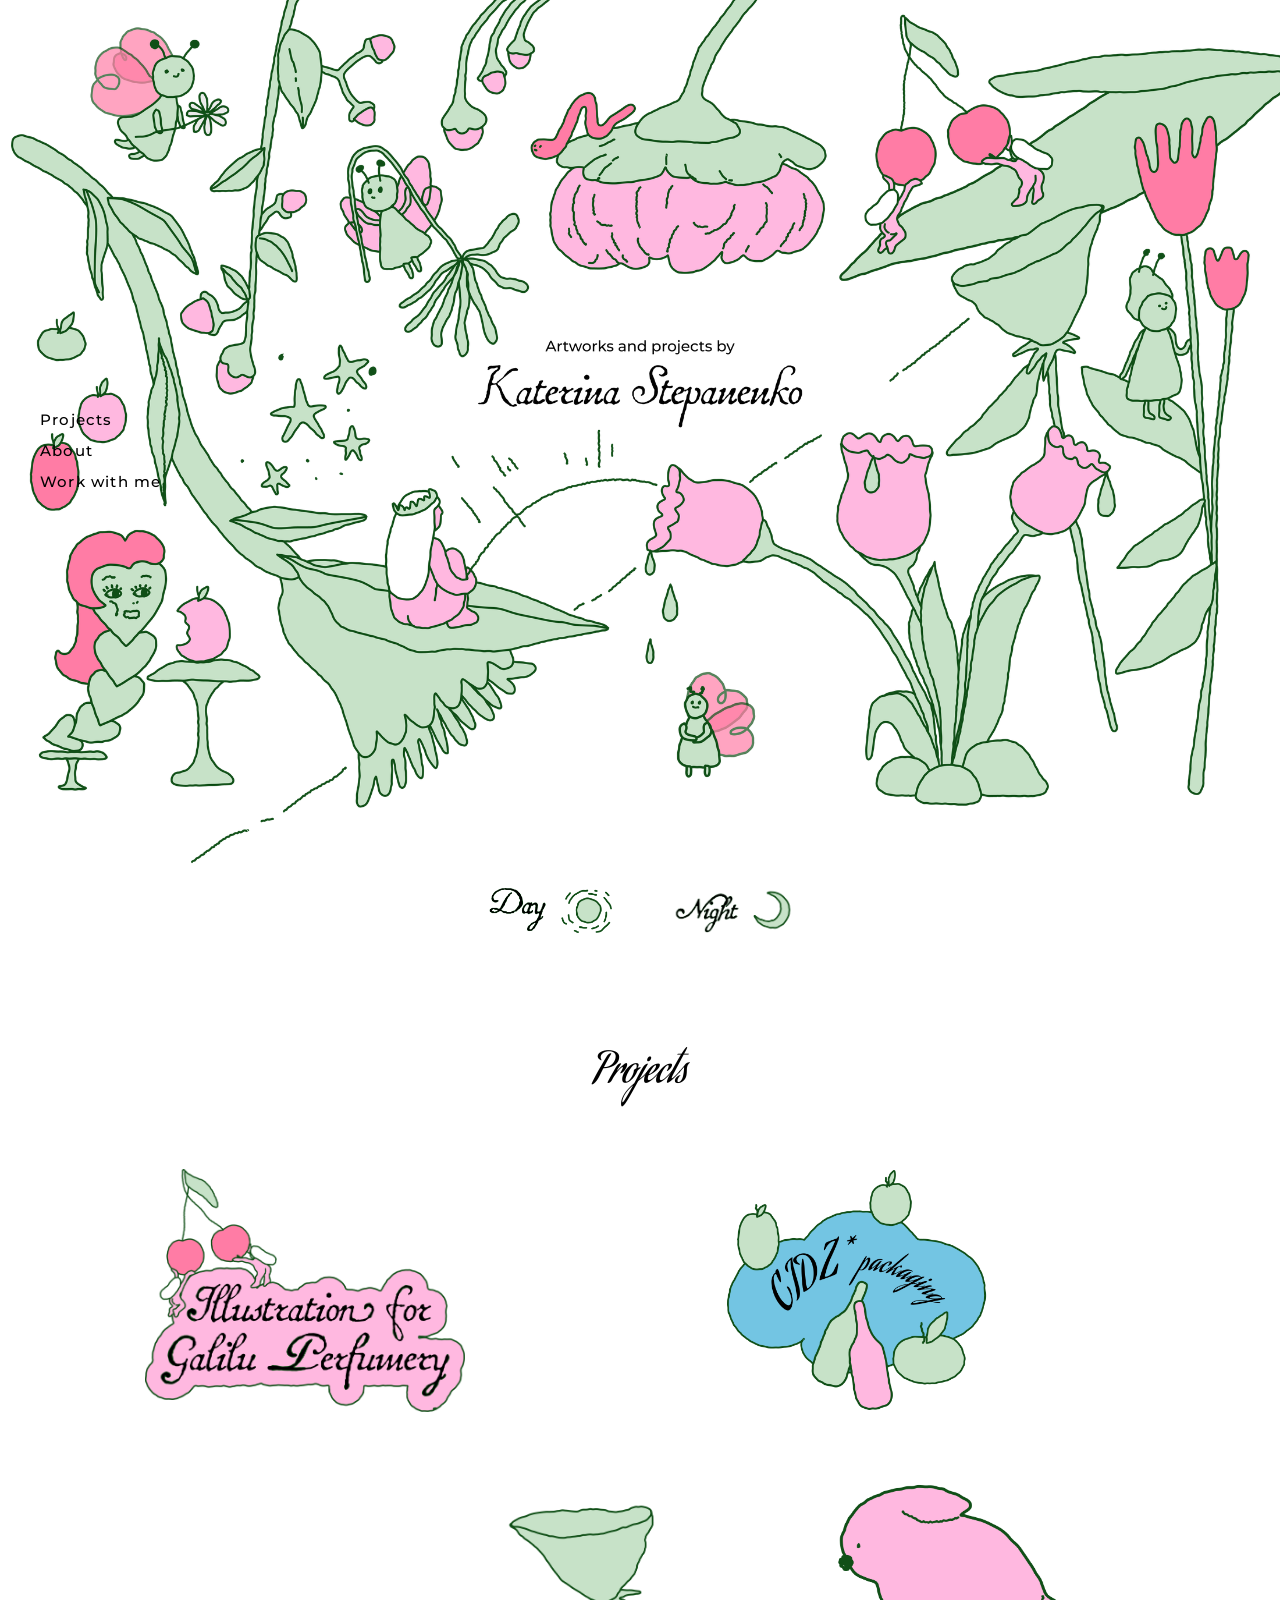
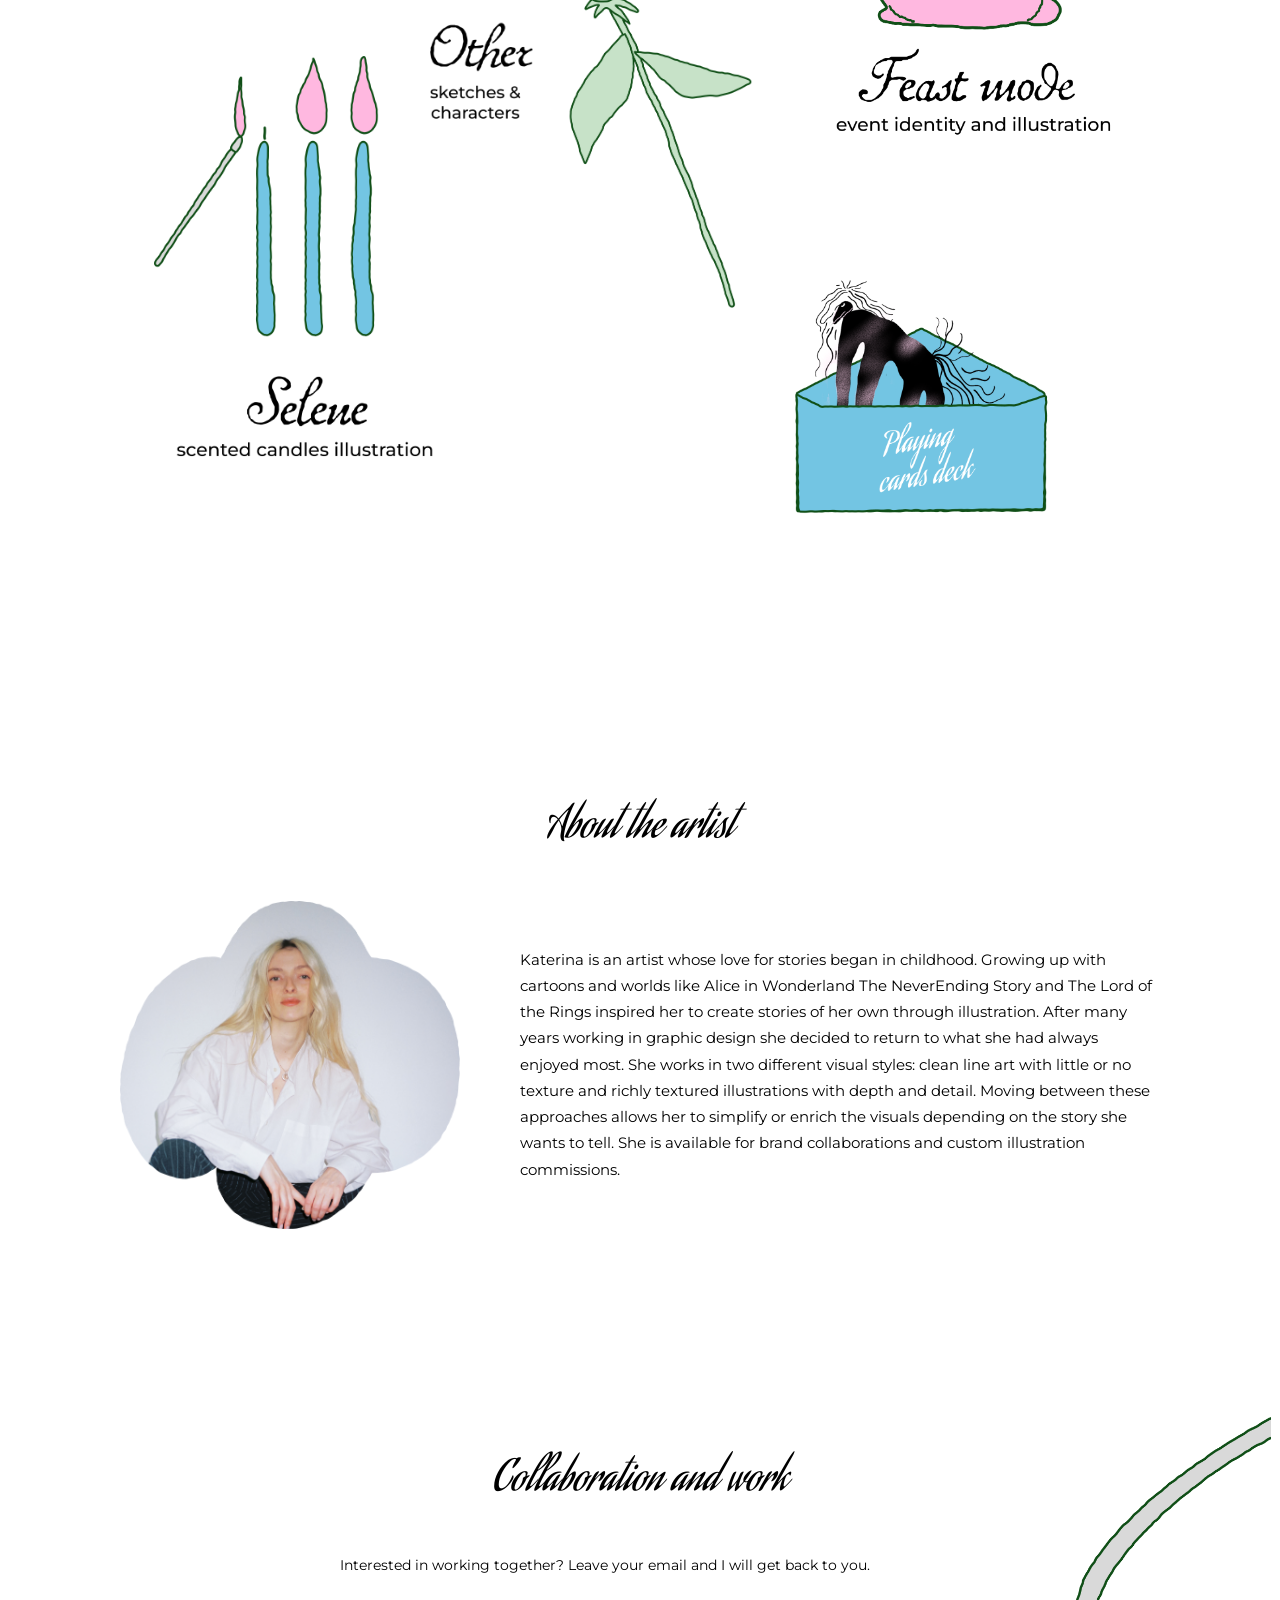
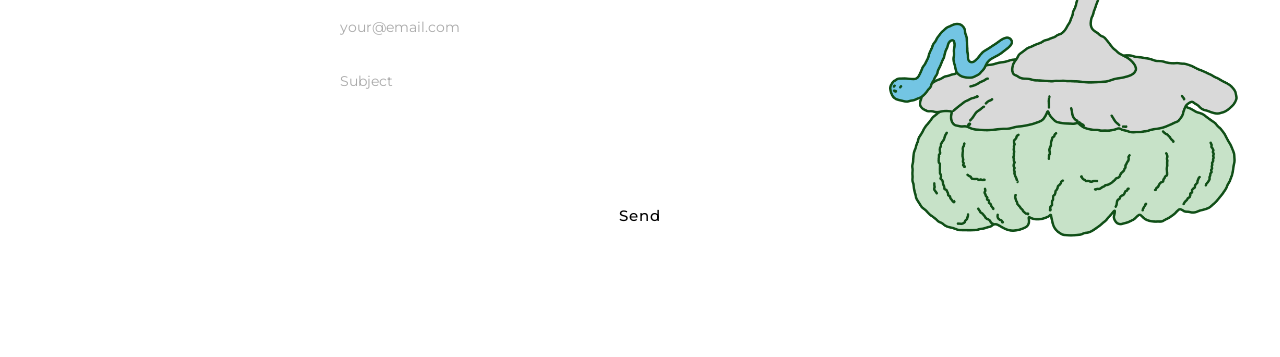
==== index.html @ 74cf6a44 "Convert opaque gallery images from PNG to JPEG These 27 images had no real transparency (fully opaqu" ====
<!DOCTYPE html>
<html lang="en">
<head>
  <meta charset="UTF-8">
  <meta name="viewport" content="width=device-width, initial-scale=1.0">
  <title>Katerina Stepanenko — Artworks & Projects</title>
  <link rel="preconnect" href="https://fonts.googleapis.com">
  <link rel="preconnect" href="https://fonts.gstatic.com" crossorigin>
  <link href="https://fonts.googleapis.com/css2?family=Montserrat:wght@400;500&family=Aguafina+Script&display=swap" rel="stylesheet">
  <link rel="stylesheet" href="styles.css">
</head>
<body>

  <img id="cursor-cover" src="" alt="" style="display:none; position:fixed; pointer-events:none; z-index:9998; width:220px; height:auto;">

  <div class="lightbox" id="lightbox" style="display:none;">
    <button class="lightbox__close" id="lightboxClose">&#x2715;</button>
    <button class="lightbox__arrow lightbox__arrow--prev" id="lightboxPrev">&#8592;</button>
    <img class="lightbox__img" id="lightboxImg" src="" alt="">
    <button class="lightbox__arrow lightbox__arrow--next" id="lightboxNext">&#8594;</button>
  </div>

  <header class="site-header">
    <img id="headerImg" src="img/header_image.png" alt="" class="site-header__image" width="4958" height="3376">
  </header>

  <div class="daynight-toggle" style="display:flex; flex-direction:row; justify-content:center; align-items:center; gap:40px; padding:16px 0 8px;">
    <img src="img/Day_button_day.png" id="btnDay" alt="Day" class="daynight-btn" style="height:45px; width:auto; cursor:pointer; display:inline-block;">
    <img src="img/Night_button_day.png" id="btnNight" alt="Night" class="daynight-btn" style="height:45px; width:auto; cursor:pointer; display:inline-block;">
  </div>

  <nav class="site-nav">
    <a href="#projects" class="site-nav__link">Projects</a>
    <a href="#about" class="site-nav__link">About</a>
    <a href="#work" class="site-nav__link">Work with me</a>
  </nav>

  <section class="projects" id="projects">
    <h2 class="projects__title">Projects</h2>
    <div class="projects__grid">
      <a href="#" class="proj proj--1" data-cover="img/project01_Cover.png"><img id="proj1img" src="img/project1.png" width="1395" height="1056" alt=""></a>
      <a href="#" class="proj proj--2" data-cover="img/project02_Cover.png"><img id="proj2img" src="img/project2.png" width="950" height="864" alt=""></a>
      <a href="#" class="proj proj--3" data-cover="img/project03_Cover.png"><img id="proj3img" src="img/project3.png" width="923" height="1334" alt=""></a>
      <a href="#" class="proj proj--4" data-cover="img/project04_Cover.jpg"><img id="proj4img" src="img/project4.png" width="1527" height="1733" alt=""></a>
      <a href="#" class="proj proj--5" data-cover="img/project05_Cover.jpg"><img id="proj5img" src="img/project5.png" width="908" height="857" alt=""></a>
      <a href="#" class="proj proj--6" data-cover="img/project06_Cover.png"><img id="proj6img" src="img/project6.png" width="932" height="938" alt=""></a>
    </div>
  </section>

  <section class="about" id="about">
    <h2 class="about__title">About the artist</h2>
    <div class="about__inner">
      <div class="about__image-wrap">
        <img src="img/about_me.png" alt="" class="about__image">
      </div>
      <p class="about__text">Katerina is an artist whose love for stories began in childhood. Growing up with cartoons and worlds like Alice in Wonderland The NeverEnding Story and The Lord of the Rings inspired her to create stories of her own through illustration. After many years working in graphic design she decided to return to what she had always enjoyed most. She works in two different visual styles: clean line art with little or no texture and richly textured illustrations with depth and detail. Moving between these approaches allows her to simplify or enrich the visuals depending on the story she wants to tell. She is available for brand collaborations and custom illustration commissions.</p>
    </div>
  </section>

  <section class="collab" id="work">
    <h2 class="collab__title">Collaboration and work</h2>
    <div class="collab__inner">
      <div class="collab__form-side">
        <p class="collab__text">Interested in working together? Leave your email and I will get back to you.</p>
        <form class="collab__form" onsubmit="return false;">
          <div class="collab__row">
            <input class="collab__input" type="email" placeholder="your@email.com">
          </div>
          <div class="collab__row">
            <textarea class="collab__input collab__textarea" placeholder="Subject" rows="4"></textarea>
          </div>
          <button class="collab__btn" type="submit">Send</button>
        </form>
      </div>
      <div class="collab__img-side">
        <img id="emailImg" src="img/email_image.png" alt="">
      </div>
    </div>
  </section>

  <script>
    var galleries = {
      "proj--1": ["img/galilu12.jpg","img/galilu1.jpg","img/galilu2.jpg","img/galilu3.jpg","img/galilu4.jpg","img/galilu5.jpg","img/galilu6.jpg","img/galilu7.jpg","img/galilu8.jpg","img/galilu9.jpg","img/galilu10.jpg","img/galilu11.jpg","img/galilu13.jpg"],
      "proj--2": ["img/Cider0.jpg","img/Cider01.JPG","img/Cider02.JPG","img/Cider03.JPG","img/Cider04.png"],
      "proj--3": ["img/Selene01.jpg","img/Selene02.jpg.jpg","img/Selene03.jpg","img/Selene04.png","img/Selene05.png","img/Selene06.png","img/Selene07.jpg"],
      "proj--4": ["img/project04_Cover.jpg","img/project05_Cover.jpg","img/project04_03.png","img/project04_4.png","img/project04_5.png","img/project04_3.png","img/project04_6.jpg"],
      "proj--5": ["img/project05_Cover.jpg","img/project05_Cover_01.jpg"],
      "proj--6": ["img/1_cards_0.png","img/1_cards_2.jpg","img/1_cards_3.jpg","img/1_cards_4.jpg","img/1_cards_5.jpg","img/1_cards_6.jpg","img/1_cards_8.png","img/1_cards_9.png","img/1_cards_10.png","img/1_cards_11.png","img/1_cards_12.png","img/1_cards_13.jpg"]
    };

    var lightbox   = document.getElementById("lightbox");
    var lbImg      = document.getElementById("lightboxImg");
    var lbClose    = document.getElementById("lightboxClose");
    var lbPrev     = document.getElementById("lightboxPrev");
    var lbNext     = document.getElementById("lightboxNext");
    var curImages  = [], curIdx = 0;

    function openLightbox(images, idx, cls) {
      curImages = images; curIdx = idx;
      lbImg.src = curImages[curIdx];
      lightbox.className = "lightbox" + (cls==="proj--3"?" lightbox--blue":cls==="proj--4"?" lightbox--dark":cls==="proj--6"?" lightbox--pink":"");
      lightbox.style.display = "flex";
    }
    function closeLightbox() { lightbox.style.display = "none"; }
    function showImg(i) { curIdx=(i+curImages.length)%curImages.length; lbImg.src=curImages[curIdx]; }

    lbClose.onclick = closeLightbox;
    lbPrev.onclick  = function(){ showImg(curIdx-1); };
    lbNext.onclick  = function(){ showImg(curIdx+1); };
    lightbox.addEventListener("click", function(e){ if(e.target===lightbox) closeLightbox(); });
    document.addEventListener("keydown", function(e){
      if(lightbox.style.display!=="flex") return;
      if(e.key==="Escape") closeLightbox();
      if(e.key==="ArrowLeft") showImg(curIdx-1);
      if(e.key==="ArrowRight") showImg(curIdx+1);
    });

    Object.keys(galleries).forEach(function(cls){
      document.querySelector("."+cls).addEventListener("click", function(e){
        e.preventDefault();
        openLightbox(galleries[cls], 0, cls);
      });
    });

    var cover = document.getElementById("cursor-cover");
    document.addEventListener("mousemove", function(e){
      cover.style.left=(e.clientX+20)+"px";
      cover.style.top=(e.clientY-20)+"px";
    });
    document.querySelectorAll(".proj[data-cover]").forEach(function(proj){
      proj.addEventListener("mouseenter",function(){ cover.src=proj.dataset.cover; cover.style.display="block"; });
      proj.addEventListener("mouseleave",function(){ cover.style.display="none"; });
    });

    var isNight=false;
    ["img/header_image_night.png","img/project1_night.png","img/project2_night.png","img/project3_night.png","img/project4_night.png","img/project5_night.png","img/project6_night.png","img/email_image_night.png"].forEach(function(s){new Image().src=s;});

    document.getElementById("btnDay").onclick=function(){
      if(!isNight)return; isNight=false;
      document.body.style.background="#ffffff"; document.body.classList.remove("night-mode");
      document.getElementById("headerImg").src="img/header_image.png";
      document.getElementById("proj1img").src="img/project1.png";
      document.getElementById("proj2img").src="img/project2.png";
      document.getElementById("proj3img").src="img/project3.png";
      document.getElementById("proj4img").src="img/project4.png";
      document.getElementById("proj5img").src="img/project5.png";
      document.getElementById("proj6img").src="img/project6.png";
      document.getElementById("emailImg").src="img/email_image.png";
      document.getElementById("btnDay").src="img/Day_button_day.png";
      document.getElementById("btnNight").src="img/Night_button_day.png";
    };
    document.getElementById("btnNight").onclick=function(){
      if(isNight)return; isNight=true;
      document.body.style.background="#73C5E3"; document.body.classList.add("night-mode");
      document.getElementById("headerImg").src="img/header_image_night.png";
      document.getElementById("proj1img").src="img/project1_night.png";
      document.getElementById("proj2img").src="img/project2_night.png";
      document.getElementById("proj3img").src="img/project3_night.png";
      document.getElementById("proj4img").src="img/project4_night.png";
      document.getElementById("proj5img").src="img/project5_night.png";
      document.getElementById("proj6img").src="img/project6_night.png";
      document.getElementById("emailImg").src="img/email_image_night.png";
      document.getElementById("btnDay").src="img/Day_button_night.png";
      document.getElementById("btnNight").src="img/Night_button_night.png";
    };
  </script>
</body>
</html>
---- styles.css ----
@font-face {
  font-family: 'Financiere';
  src: url('fonts/1741 Financiere W00 Italic/1741 Financiere W00 Italic.ttf') format('truetype');
  font-weight: 400; font-style: italic; font-display: swap;
}
*, *::before, *::after { margin:0; padding:0; box-sizing:border-box; }
html { overflow-x:hidden; }
body { background:#ffffff; color:#000000; overflow-x:hidden; -webkit-font-smoothing:antialiased; }
img { display:block; max-width:100%; }

/* HEADER */
.site-header { position:relative; width:100%; }
.site-header__image { width:100%; height:auto; display:block; }

/* NAV */
.site-nav { position:fixed; left:40px; top:50%; transform:translateY(-50%); display:flex; flex-direction:column; gap:12px; z-index:100; }
.site-nav__link { font-family:'Montserrat',sans-serif; font-weight:500; font-size:15px; letter-spacing:0.08em; color:#000; text-decoration:none; }
.site-nav__link:hover { opacity:0.6; }

/* PROJECTS */
.projects { padding:100px 0 100px; }
.projects__title { font-family:'Aguafina Script',cursive; font-style:normal; font-size:42px; font-weight:400; color:#000; margin-bottom:40px; text-align:center; }
.projects__grid { position:relative; max-width:1100px; height:1050px; margin:0 auto; }
.proj { position:absolute; display:block; cursor:pointer; text-decoration:none; overflow:hidden; }
.proj img { width:100%; height:100%; object-fit:contain; display:block; }
.proj--1 { left:5%;   top:0;     width:320px; height:290px; }
.proj--2 { right:18%; top:20px;  width:265px; height:250px; }
.proj--3 { left:4%;   top:510px; width:320px; height:405px; }
.proj--4 { left:50%;  top:310px; transform:translateX(-50%); width:420px; height:480px; }
.proj--5 { right:6%;  top:330px; width:300px; height:260px; }
.proj--6 { right:10%; top:720px; width:320px; height:310px; }

/* LIGHTBOX */
.lightbox { position:fixed; top:0; left:0; width:100%; height:100%; z-index:99999; display:flex; align-items:center; justify-content:center; background:rgba(255,255,255,0.3); backdrop-filter:blur(9px); -webkit-backdrop-filter:blur(9px); }
.lightbox--blue { background:rgba(115,197,227,0.5); }
.lightbox--dark { background:rgba(35,46,69,0.55); }
.lightbox--pink { background:rgba(255,0,149,0.35); }
.lightbox__close { position:fixed; top:22px; right:28px; background:none; border:none; cursor:pointer; font-size:26px; font-weight:200; color:#000; z-index:100000; line-height:1; }
.lightbox__close:hover { opacity:0.5; }
.lightbox--dark .lightbox__close { color:#fff; }
.lightbox__arrow { background:none; border:none; cursor:pointer; font-size:30px; font-weight:200; color:#000; padding:0 28px; line-height:1; user-select:none; flex-shrink:0; }
.lightbox__arrow:hover { opacity:0.5; }
.lightbox--dark .lightbox__arrow { color:#fff; }
.lightbox__img { max-width:75vw; max-height:85vh; object-fit:contain; display:block; }

/* ABOUT */
.about { padding:100px 120px 120px; }
.about__title { font-family:'Aguafina Script',cursive; font-style:normal; font-size:42px; font-weight:400; color:#000; margin-bottom:40px; text-align:center; }
.about__inner { display:flex; flex-direction:row; align-items:center; gap:60px; max-width:1100px; margin:0 auto; }
.about__image-wrap { width:340px; flex-shrink:0; }
.about__image { width:100%; height:auto; display:block; }
.about__text { flex:1; font-family:'Montserrat',sans-serif; font-size:15px; font-weight:400; line-height:1.75; color:#000; }

/* COLLAB */
.collab { position:relative; padding:100px 120px 120px; display:flex; flex-direction:column; align-items:center; }
.collab__img-side { position:absolute; right:-20px; bottom:120px; width:440px; height:420px; pointer-events:none; }
.collab__img-side img { width:100%; height:100%; object-fit:contain; object-position:center; display:block; }
.collab__title { font-family:'Aguafina Script',cursive; font-style:normal; font-size:42px; font-weight:400; color:#000; margin-bottom:40px; text-align:center; }
.collab__inner { max-width:600px; width:100%; }
.collab__text { font-family:'Montserrat',sans-serif; font-size:14px; line-height:1.7; color:#000; margin-bottom:32px; }
.collab__form { display:flex; flex-direction:column; gap:20px; }
.collab__row { display:flex; flex-direction:column; }
.collab__input { font-family:'Montserrat',sans-serif; font-size:14px; background:transparent; border:none; outline:none; padding:8px 0; color:#000; width:100%; }
.collab__textarea { resize:none; min-height:100px; }
.collab__input::placeholder,.collab__textarea::placeholder { color:#aaa; }
body.night-mode .collab__input::placeholder,body.night-mode .collab__textarea::placeholder { color:#A0F8FF; }
.collab__btn { font-family:'Montserrat',sans-serif; font-size:15px; font-weight:500; letter-spacing:0.08em; background:transparent; border:none; padding:12px 40px; cursor:pointer; color:#000; align-self:center; margin-top:10px; }
.collab__btn:hover { opacity:0.6; }


/* ======= MOBILE ======= */
@media (max-width: 700px) {
  /* no hover on touch screens: never show the cursor-following cover */
  #cursor-cover { display:none !important; }

  .daynight-toggle { gap:20px !important; padding:10px 0 4px !important; }
  .daynight-btn { height:36px !important; }
  /* nav: horizontal bar on top */
  .site-nav { left:0; right:0; top:0; transform:none; flex-direction:row; justify-content:center; gap:22px; padding:14px 10px; background:rgba(255,255,255,0.92); -webkit-backdrop-filter:blur(6px); backdrop-filter:blur(6px); }
  body.night-mode .site-nav { background:rgba(115,197,227,0.92); }
  .site-nav__link { font-size:13px; }

  /* section titles */
  .projects__title, .about__title, .collab__title { font-size:34px; }

  /* projects: single column instead of absolute grid */
  .projects { padding:60px 0 60px; }
  .projects__grid { height:auto; max-width:none; display:flex; flex-direction:column; align-items:center; gap:56px; padding:0 24px; }
  .proj { position:static; transform:none; width:auto; height:auto; max-width:150px; max-height:150px; }
  .proj img { width:auto; height:auto; max-width:150px; max-height:150px; object-fit:contain; }
  .proj--4 { max-width:210px; max-height:210px; }
  .proj--4 img { max-width:210px; max-height:210px; }
  .proj--5 { max-width:110px; max-height:110px; }
  .proj--5 img { max-width:110px; max-height:110px; }

  /* about: one column */
  .about { padding:60px 24px 60px; }
  .about__inner { flex-direction:column; align-items:center; gap:32px; }
  .about__image-wrap { width:min(170px, 37.5vw); }
  .about__text { padding-top:0; }

  /* collab: flower peeks from bottom-right corner */
  .collab { padding:60px 24px 200px; }
  .collab__img-side { width:200px; right:-45px; bottom:-10px; }

  /* lightbox */
  .lightbox__arrow { padding:0 8px; font-size:26px; }
  .lightbox__img { max-width:76vw; max-height:75vh; }
  .lightbox__close { top:14px; right:16px; }
}
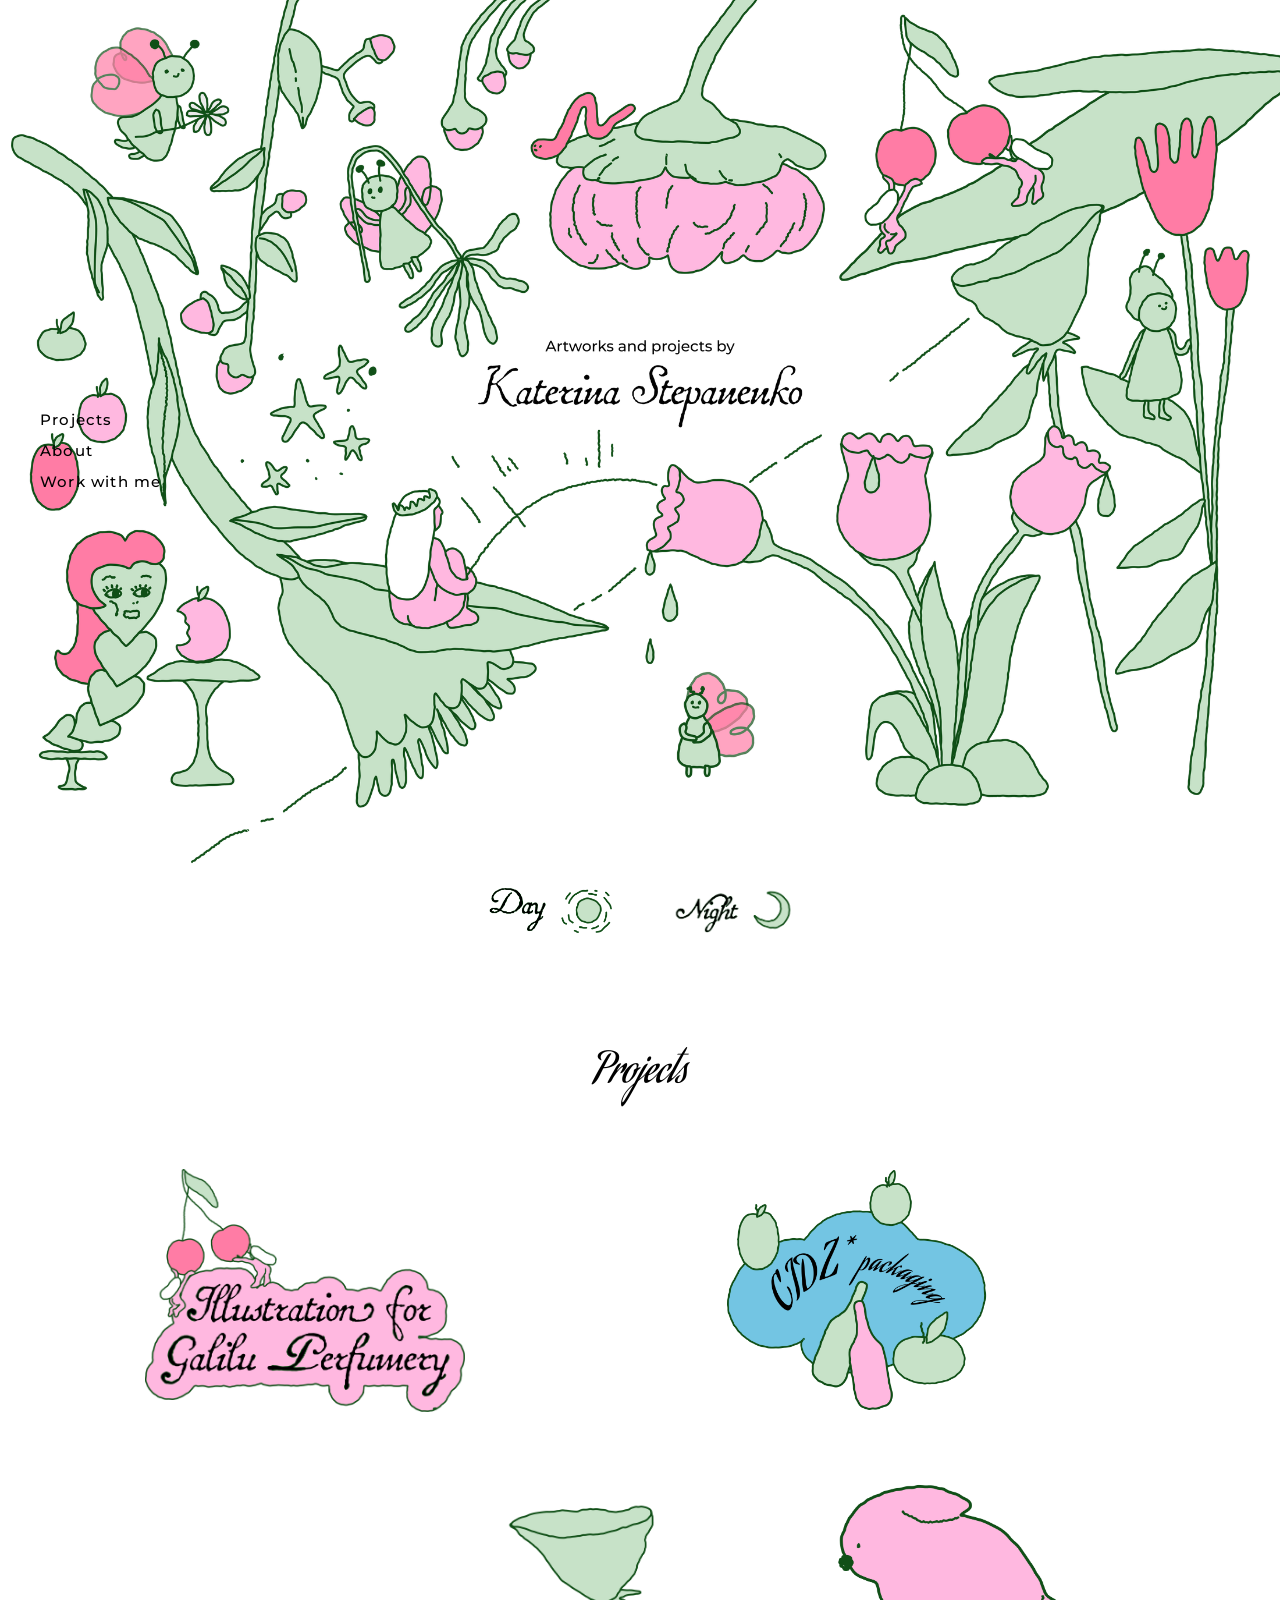
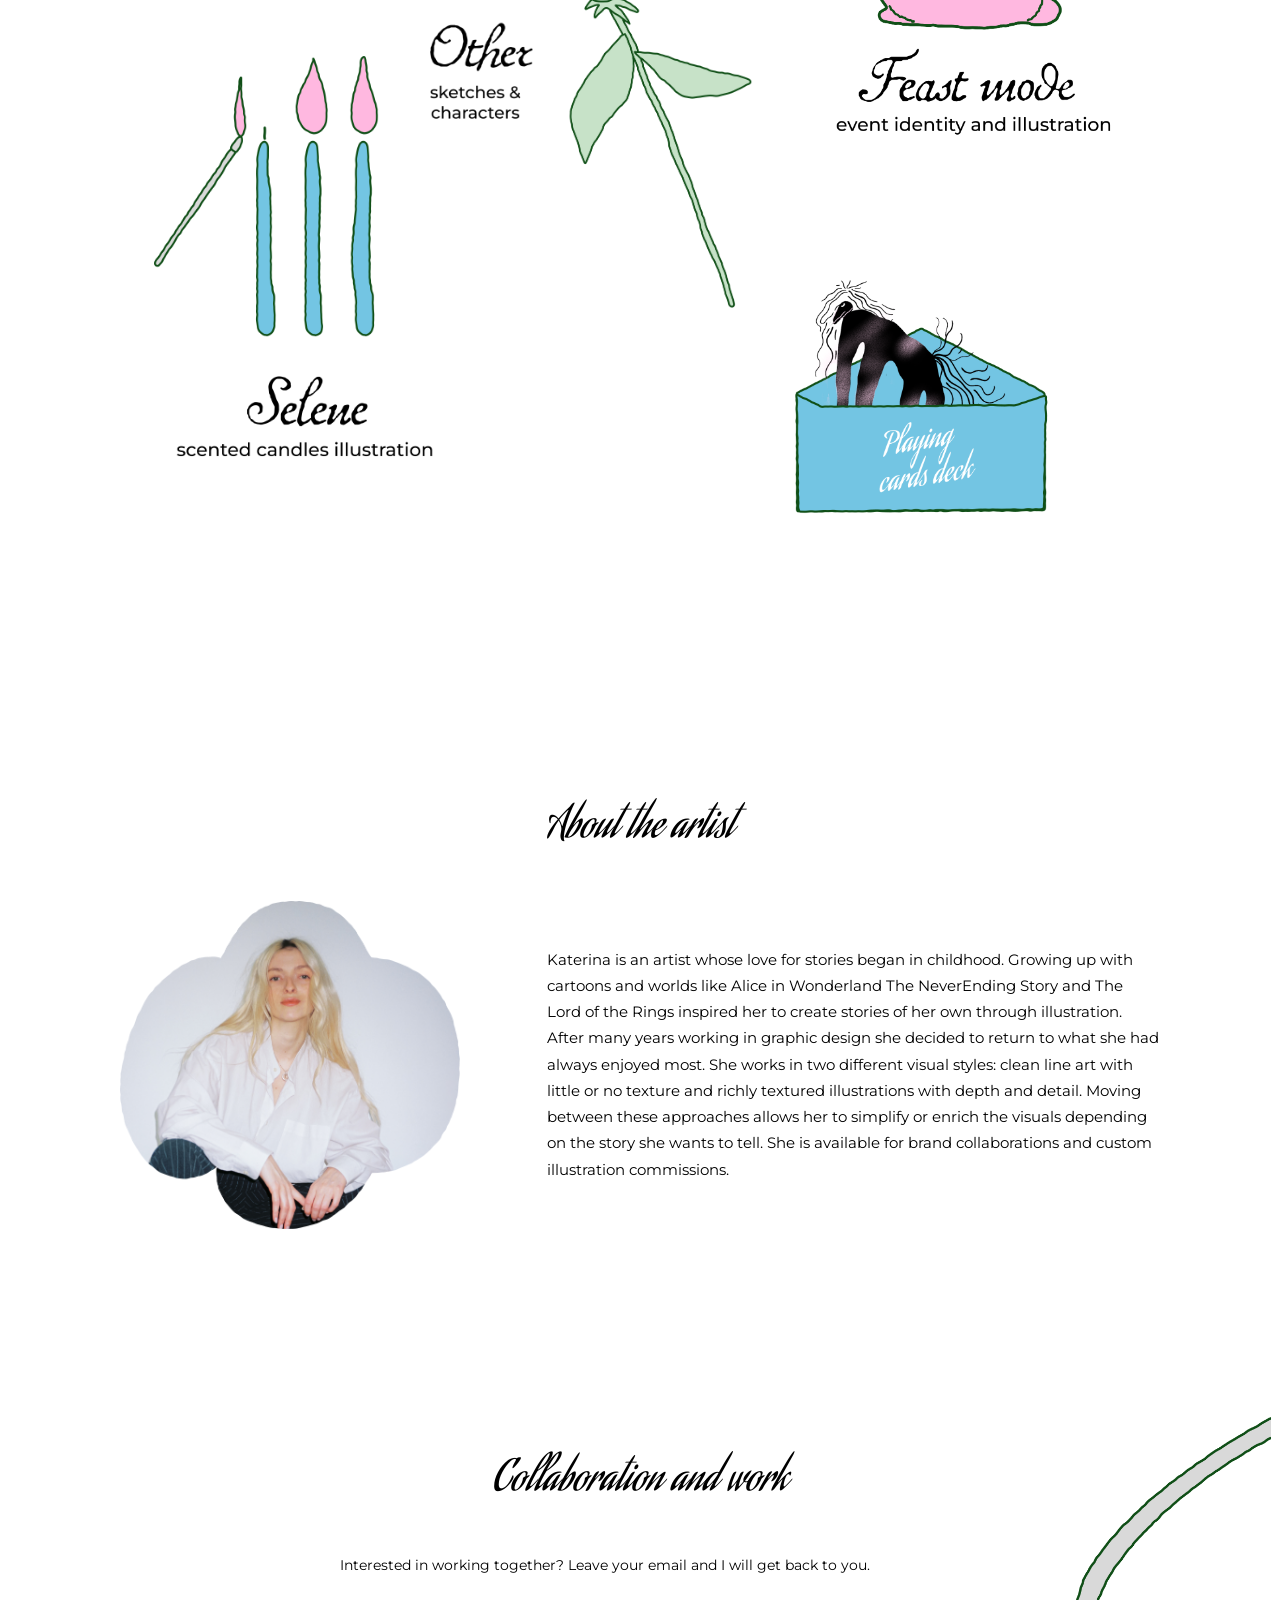
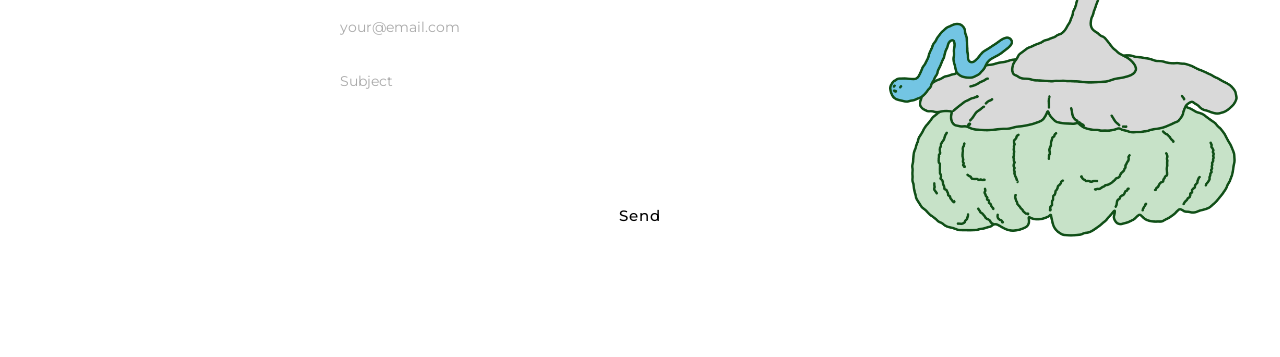
==== commit ffea5db9: "text changes" ====
--- a/index.html
+++ b/index.html
@@ -163,6 +163,22 @@
       document.getElementById("btnDay").src="img/Day_button_night.png";
       document.getElementById("btnNight").src="img/Night_button_night.png";
     };
+
+    function alignAboutText() {
+      if (window.matchMedia("(max-width: 700px)").matches) return;
+      var title = document.querySelector(".about__title");
+      var text = document.querySelector(".about__text");
+      if (!title || !text) return;
+      text.style.marginLeft = "0px";
+      var range = document.createRange();
+      range.selectNodeContents(title);
+      var titleLeft = range.getBoundingClientRect().left;
+      var textLeft = text.getBoundingClientRect().left;
+      var delta = titleLeft - textLeft;
+      text.style.marginLeft = delta + "px";
+    }
+    window.addEventListener("load", alignAboutText);
+    window.addEventListener("resize", alignAboutText);
   </script>
 </body>
 </html>
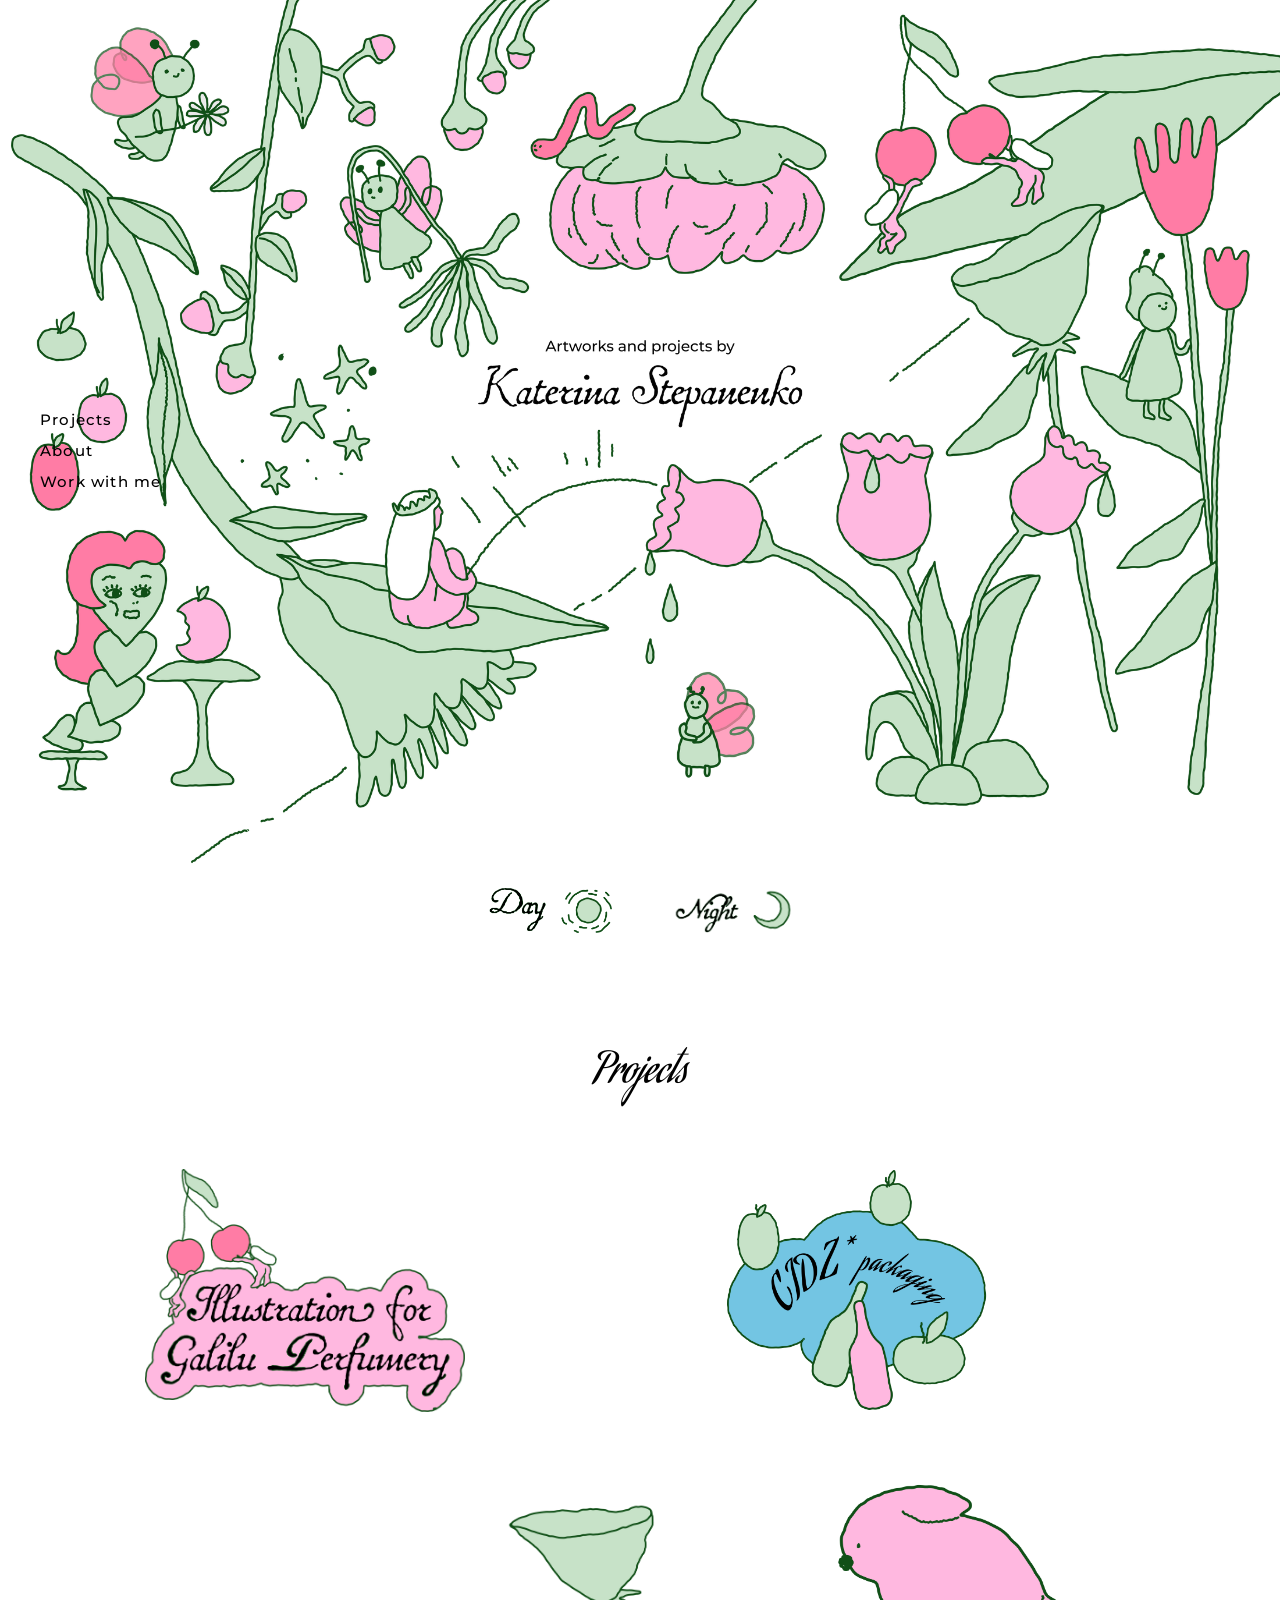
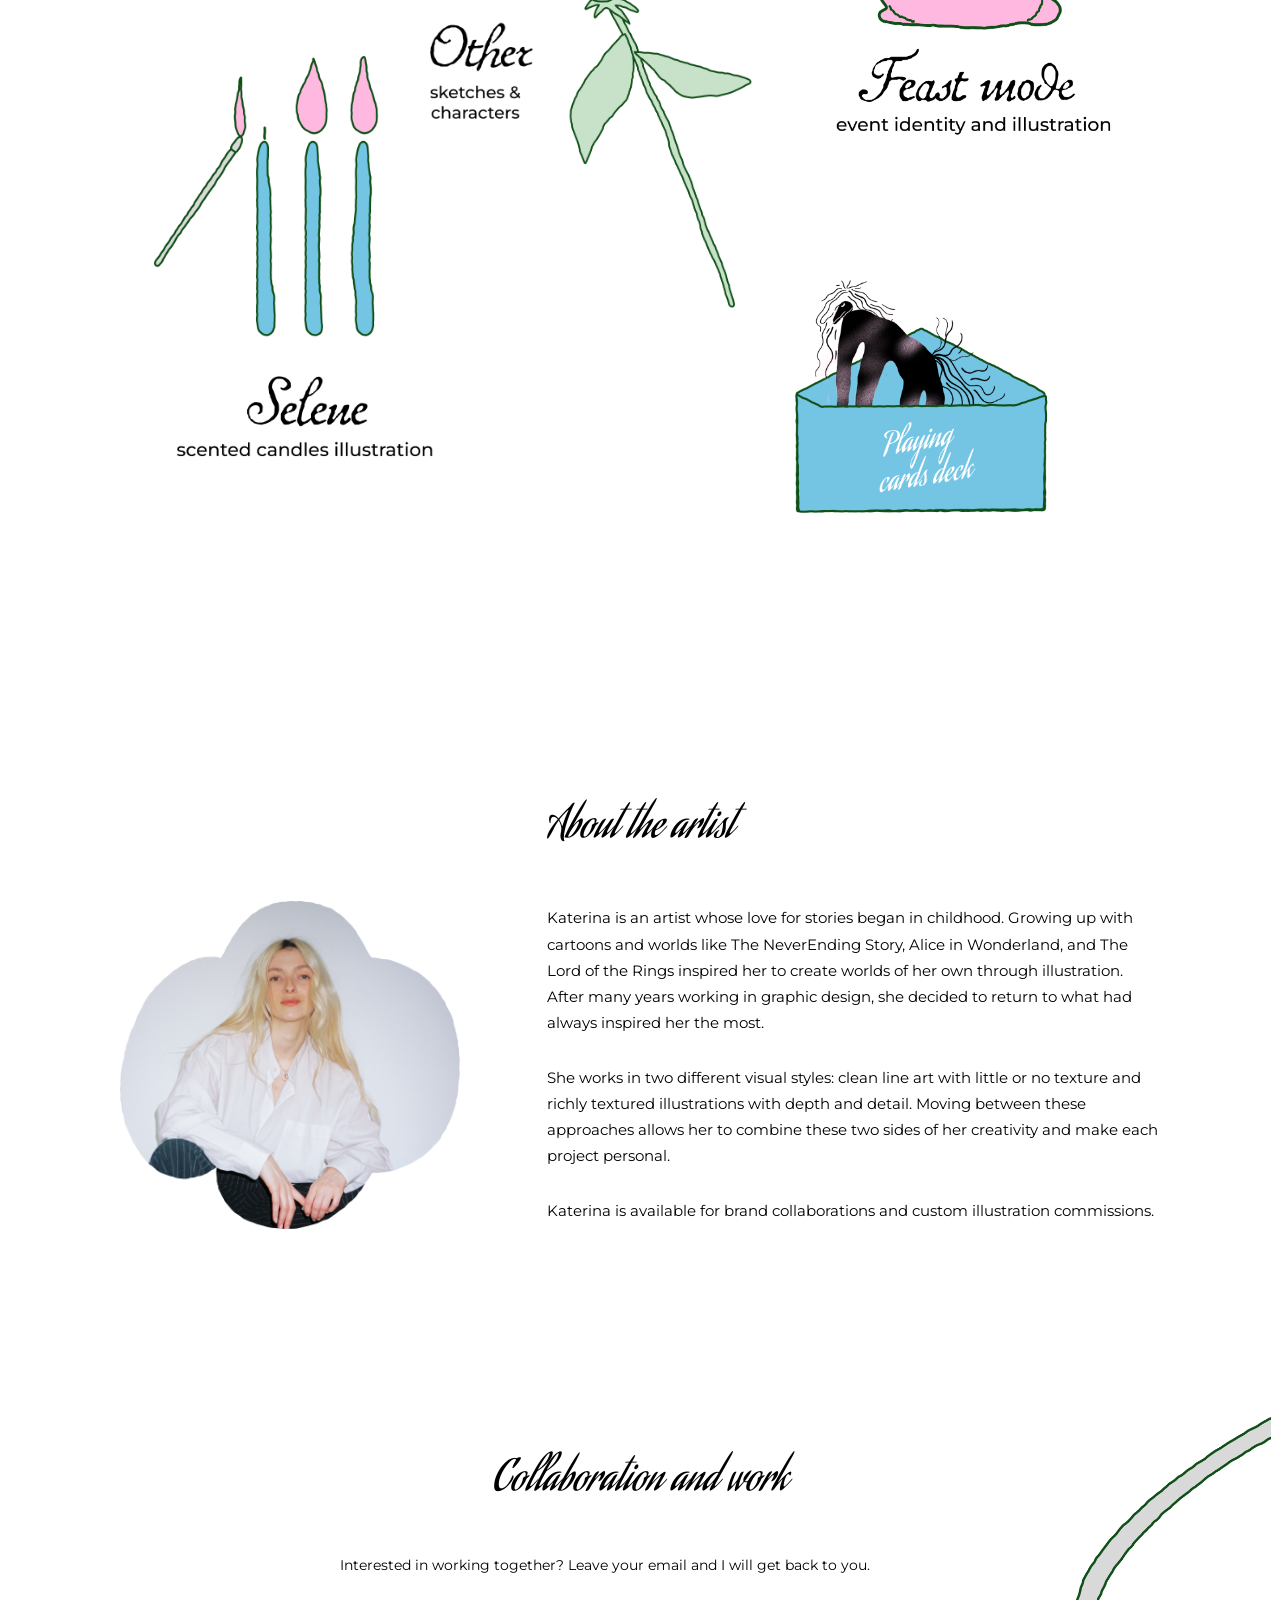
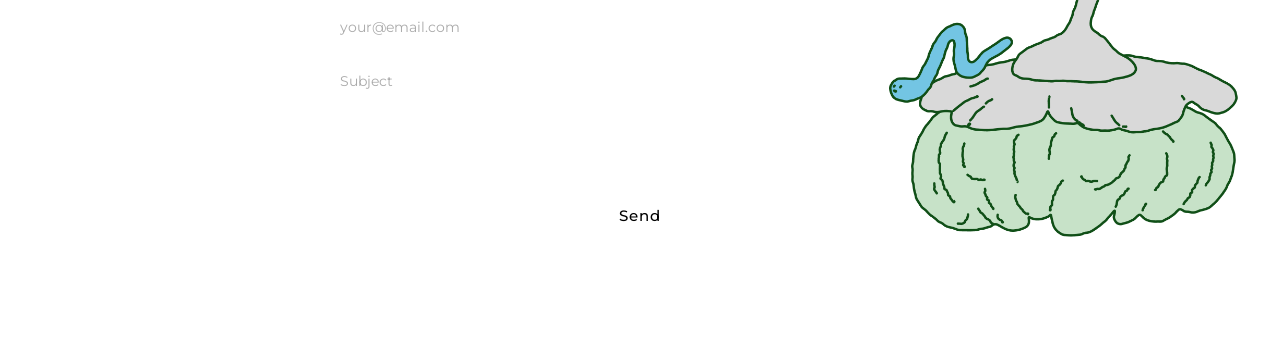
==== commit c2c008d1: "downsizing pngs" ====
--- a/index.html
+++ b/index.html
@@ -16,17 +16,19 @@
   <div class="lightbox" id="lightbox" style="display:none;">
     <button class="lightbox__close" id="lightboxClose">&#x2715;</button>
     <button class="lightbox__arrow lightbox__arrow--prev" id="lightboxPrev">&#8592;</button>
-    <img class="lightbox__img" id="lightboxImg" src="" alt="">
+    <div class="lightbox__stage" id="lightboxStage">
+      <img class="lightbox__img" id="lightboxImg" src="" alt="">
+    </div>
     <button class="lightbox__arrow lightbox__arrow--next" id="lightboxNext">&#8594;</button>
   </div>
 
   <header class="site-header">
-    <img id="headerImg" src="img/header_image.png" alt="" class="site-header__image" width="4958" height="3376">
+    <img id="headerImg" src="img/header_image.webp" alt="" class="site-header__image" width="4958" height="3376">
   </header>
 
   <div class="daynight-toggle" style="display:flex; flex-direction:row; justify-content:center; align-items:center; gap:40px; padding:16px 0 8px;">
-    <img src="img/Day_button_day.png" id="btnDay" alt="Day" class="daynight-btn" style="height:45px; width:auto; cursor:pointer; display:inline-block;">
-    <img src="img/Night_button_day.png" id="btnNight" alt="Night" class="daynight-btn" style="height:45px; width:auto; cursor:pointer; display:inline-block;">
+    <img src="img/Day_button_day.webp" id="btnDay" alt="Day" class="daynight-btn" style="height:45px; width:auto; cursor:pointer; display:inline-block;">
+    <img src="img/Night_button_day.webp" id="btnNight" alt="Night" class="daynight-btn" style="height:45px; width:auto; cursor:pointer; display:inline-block;">
   </div>
 
   <nav class="site-nav">
@@ -38,12 +40,12 @@
   <section class="projects" id="projects">
     <h2 class="projects__title">Projects</h2>
     <div class="projects__grid">
-      <a href="#" class="proj proj--1" data-cover="img/project01_Cover.png"><img id="proj1img" src="img/project1.png" width="1395" height="1056" alt=""></a>
-      <a href="#" class="proj proj--2" data-cover="img/project02_Cover.png"><img id="proj2img" src="img/project2.png" width="950" height="864" alt=""></a>
-      <a href="#" class="proj proj--3" data-cover="img/project03_Cover.png"><img id="proj3img" src="img/project3.png" width="923" height="1334" alt=""></a>
-      <a href="#" class="proj proj--4" data-cover="img/project04_Cover.jpg"><img id="proj4img" src="img/project4.png" width="1527" height="1733" alt=""></a>
-      <a href="#" class="proj proj--5" data-cover="img/project05_Cover.jpg"><img id="proj5img" src="img/project5.png" width="908" height="857" alt=""></a>
-      <a href="#" class="proj proj--6" data-cover="img/project06_Cover.png"><img id="proj6img" src="img/project6.png" width="932" height="938" alt=""></a>
+      <a href="#" class="proj proj--1" data-cover="img/project01_Cover.webp"><img id="proj1img" src="img/project1.webp" width="1395" height="1056" alt=""></a>
+      <a href="#" class="proj proj--2" data-cover="img/project02_Cover.webp"><img id="proj2img" src="img/project2.webp" width="950" height="864" alt=""></a>
+      <a href="#" class="proj proj--3" data-cover="img/project03_Cover.webp"><img id="proj3img" src="img/project3.webp" width="923" height="1334" alt=""></a>
+      <a href="#" class="proj proj--4" data-cover="img/project04_Cover.jpg"><img id="proj4img" src="img/project4.webp" width="1527" height="1733" alt=""></a>
+      <a href="#" class="proj proj--5" data-cover="img/project05_Cover.jpg"><img id="proj5img" src="img/project5.webp" width="908" height="857" alt=""></a>
+      <a href="#" class="proj proj--6" data-cover="img/project06_Cover.webp"><img id="proj6img" src="img/project6.webp" width="932" height="938" alt=""></a>
     </div>
   </section>
 
@@ -51,9 +53,13 @@
     <h2 class="about__title">About the artist</h2>
     <div class="about__inner">
       <div class="about__image-wrap">
-        <img src="img/about_me.png" alt="" class="about__image">
+        <img src="img/about_me.webp" alt="" class="about__image">
       </div>
-      <p class="about__text">Katerina is an artist whose love for stories began in childhood. Growing up with cartoons and worlds like Alice in Wonderland The NeverEnding Story and The Lord of the Rings inspired her to create stories of her own through illustration. After many years working in graphic design she decided to return to what she had always enjoyed most. She works in two different visual styles: clean line art with little or no texture and richly textured illustrations with depth and detail. Moving between these approaches allows her to simplify or enrich the visuals depending on the story she wants to tell. She is available for brand collaborations and custom illustration commissions.</p>
+      <div class="about__text-wrap">
+        <p class="about__text">Katerina is an artist whose love for stories began in childhood. Growing up with cartoons and worlds like The NeverEnding Story, Alice in Wonderland, and The Lord of the Rings inspired her to create worlds of her own through illustration. After many years working in graphic design, she decided to return to what had always inspired her the most.</p>
+        <p class="about__text">She works in two different visual styles: clean line art with little or no texture and richly textured illustrations with depth and detail. Moving between these approaches allows her to combine these two sides of her creativity and make each project personal.</p>
+        <p class="about__text">Katerina is available for brand collaborations and custom illustration commissions.</p>
+      </div>
     </div>
   </section>
 
@@ -73,7 +79,7 @@
         </form>
       </div>
       <div class="collab__img-side">
-        <img id="emailImg" src="img/email_image.png" alt="">
+        <img id="emailImg" src="img/email_image.webp" alt="">
       </div>
     </div>
   </section>
@@ -81,11 +87,11 @@
   <script>
     var galleries = {
       "proj--1": ["img/galilu12.jpg","img/galilu1.jpg","img/galilu2.jpg","img/galilu3.jpg","img/galilu4.jpg","img/galilu5.jpg","img/galilu6.jpg","img/galilu7.jpg","img/galilu8.jpg","img/galilu9.jpg","img/galilu10.jpg","img/galilu11.jpg","img/galilu13.jpg"],
-      "proj--2": ["img/Cider0.jpg","img/Cider01.JPG","img/Cider02.JPG","img/Cider03.JPG","img/Cider04.png"],
-      "proj--3": ["img/Selene01.jpg","img/Selene02.jpg.jpg","img/Selene03.jpg","img/Selene04.png","img/Selene05.png","img/Selene06.png","img/Selene07.jpg"],
-      "proj--4": ["img/project04_Cover.jpg","img/project05_Cover.jpg","img/project04_03.png","img/project04_4.png","img/project04_5.png","img/project04_3.png","img/project04_6.jpg"],
+      "proj--2": ["img/Cider0.jpg","img/Cider01.JPG","img/Cider02.JPG","img/Cider03.JPG","img/Cider04.webp"],
+      "proj--3": ["img/Selene01.jpg","img/Selene02.jpg.jpg","img/Selene03.jpg","img/Selene04.webp","img/Selene05.webp","img/Selene06.webp","img/Selene07.jpg"],
+      "proj--4": ["img/project04_Cover.jpg","img/project05_Cover.jpg","img/project04_03.webp","img/project04_4.webp","img/project04_5.webp","img/project04_3.webp","img/project04_6.jpg"],
       "proj--5": ["img/project05_Cover.jpg","img/project05_Cover_01.jpg"],
-      "proj--6": ["img/1_cards_0.png","img/1_cards_2.jpg","img/1_cards_3.jpg","img/1_cards_4.jpg","img/1_cards_5.jpg","img/1_cards_6.jpg","img/1_cards_8.png","img/1_cards_9.png","img/1_cards_10.png","img/1_cards_11.png","img/1_cards_12.png","img/1_cards_13.jpg"]
+      "proj--6": ["img/1_cards_0.webp","img/1_cards_2.jpg","img/1_cards_3.jpg","img/1_cards_4.jpg","img/1_cards_5.jpg","img/1_cards_6.jpg","img/1_cards_8.webp","img/1_cards_9.webp","img/1_cards_10.webp","img/1_cards_11.webp","img/1_cards_12.webp","img/1_cards_13.jpg"]
     };
 
     var lightbox   = document.getElementById("lightbox");
@@ -104,9 +110,11 @@
     function closeLightbox() { lightbox.style.display = "none"; }
     function showImg(i) { curIdx=(i+curImages.length)%curImages.length; lbImg.src=curImages[curIdx]; }
 
+    var lbStage    = document.getElementById("lightboxStage");
     lbClose.onclick = closeLightbox;
     lbPrev.onclick  = function(){ showImg(curIdx-1); };
     lbNext.onclick  = function(){ showImg(curIdx+1); };
+    lbStage.onclick = function(e){ e.stopPropagation(); showImg(curIdx+1); };
     lightbox.addEventListener("click", function(e){ if(e.target===lightbox) closeLightbox(); });
     document.addEventListener("keydown", function(e){
       if(lightbox.style.display!=="flex") return;
@@ -133,49 +141,49 @@
     });
 
     var isNight=false;
-    ["img/header_image_night.png","img/project1_night.png","img/project2_night.png","img/project3_night.png","img/project4_night.png","img/project5_night.png","img/project6_night.png","img/email_image_night.png"].forEach(function(s){new Image().src=s;});
+    ["img/header_image_night.webp","img/project1_night.webp","img/project2_night.webp","img/project3_night.webp","img/project4_night.webp","img/project5_night.webp","img/project6_night.webp","img/email_image_night.webp"].forEach(function(s){new Image().src=s;});
 
     document.getElementById("btnDay").onclick=function(){
       if(!isNight)return; isNight=false;
       document.body.style.background="#ffffff"; document.body.classList.remove("night-mode");
-      document.getElementById("headerImg").src="img/header_image.png";
-      document.getElementById("proj1img").src="img/project1.png";
-      document.getElementById("proj2img").src="img/project2.png";
-      document.getElementById("proj3img").src="img/project3.png";
-      document.getElementById("proj4img").src="img/project4.png";
-      document.getElementById("proj5img").src="img/project5.png";
-      document.getElementById("proj6img").src="img/project6.png";
-      document.getElementById("emailImg").src="img/email_image.png";
-      document.getElementById("btnDay").src="img/Day_button_day.png";
-      document.getElementById("btnNight").src="img/Night_button_day.png";
+      document.getElementById("headerImg").src="img/header_image.webp";
+      document.getElementById("proj1img").src="img/project1.webp";
+      document.getElementById("proj2img").src="img/project2.webp";
+      document.getElementById("proj3img").src="img/project3.webp";
+      document.getElementById("proj4img").src="img/project4.webp";
+      document.getElementById("proj5img").src="img/project5.webp";
+      document.getElementById("proj6img").src="img/project6.webp";
+      document.getElementById("emailImg").src="img/email_image.webp";
+      document.getElementById("btnDay").src="img/Day_button_day.webp";
+      document.getElementById("btnNight").src="img/Night_button_day.webp";
     };
     document.getElementById("btnNight").onclick=function(){
       if(isNight)return; isNight=true;
       document.body.style.background="#73C5E3"; document.body.classList.add("night-mode");
-      document.getElementById("headerImg").src="img/header_image_night.png";
-      document.getElementById("proj1img").src="img/project1_night.png";
-      document.getElementById("proj2img").src="img/project2_night.png";
-      document.getElementById("proj3img").src="img/project3_night.png";
-      document.getElementById("proj4img").src="img/project4_night.png";
-      document.getElementById("proj5img").src="img/project5_night.png";
-      document.getElementById("proj6img").src="img/project6_night.png";
-      document.getElementById("emailImg").src="img/email_image_night.png";
-      document.getElementById("btnDay").src="img/Day_button_night.png";
-      document.getElementById("btnNight").src="img/Night_button_night.png";
+      document.getElementById("headerImg").src="img/header_image_night.webp";
+      document.getElementById("proj1img").src="img/project1_night.webp";
+      document.getElementById("proj2img").src="img/project2_night.webp";
+      document.getElementById("proj3img").src="img/project3_night.webp";
+      document.getElementById("proj4img").src="img/project4_night.webp";
+      document.getElementById("proj5img").src="img/project5_night.webp";
+      document.getElementById("proj6img").src="img/project6_night.webp";
+      document.getElementById("emailImg").src="img/email_image_night.webp";
+      document.getElementById("btnDay").src="img/Day_button_night.webp";
+      document.getElementById("btnNight").src="img/Night_button_night.webp";
     };
 
     function alignAboutText() {
       if (window.matchMedia("(max-width: 700px)").matches) return;
       var title = document.querySelector(".about__title");
-      var text = document.querySelector(".about__text");
-      if (!title || !text) return;
-      text.style.marginLeft = "0px";
+      var wrap = document.querySelector(".about__text-wrap");
+      if (!title || !wrap) return;
+      wrap.style.marginLeft = "0px";
       var range = document.createRange();
       range.selectNodeContents(title);
       var titleLeft = range.getBoundingClientRect().left;
-      var textLeft = text.getBoundingClientRect().left;
-      var delta = titleLeft - textLeft;
-      text.style.marginLeft = delta + "px";
+      var wrapLeft = wrap.getBoundingClientRect().left;
+      var delta = titleLeft - wrapLeft;
+      wrap.style.marginLeft = delta + "px";
     }
     window.addEventListener("load", alignAboutText);
     window.addEventListener("resize", alignAboutText);
--- a/styles.css
+++ b/styles.css
@@ -41,7 +41,8 @@
 .lightbox__arrow { background:none; border:none; cursor:pointer; font-size:30px; font-weight:200; color:#000; padding:0 28px; line-height:1; user-select:none; flex-shrink:0; }
 .lightbox__arrow:hover { opacity:0.5; }
 .lightbox--dark .lightbox__arrow { color:#fff; }
-.lightbox__img { max-width:75vw; max-height:85vh; object-fit:contain; display:block; }
+.lightbox__stage { flex:1; height:100%; min-width:0; display:flex; align-items:center; justify-content:center; cursor:pointer; }
+.lightbox__img { max-width:75vw; max-height:85vh; object-fit:contain; display:block; pointer-events:none; }
 
 /* ABOUT */
 .about { padding:100px 120px 120px; }
@@ -49,7 +50,9 @@
 .about__inner { display:flex; flex-direction:row; align-items:center; gap:60px; max-width:1100px; margin:0 auto; }
 .about__image-wrap { width:340px; flex-shrink:0; }
 .about__image { width:100%; height:auto; display:block; }
-.about__text { flex:1; font-family:'Montserrat',sans-serif; font-size:15px; font-weight:400; line-height:1.75; color:#000; }
+.about__text-wrap { flex:1; }
+.about__text { font-family:'Montserrat',sans-serif; font-size:15px; font-weight:400; line-height:1.75; color:#000; margin-bottom:28px; }
+.about__text:last-child { margin-bottom:0; }
 
 /* COLLAB */
 .collab { position:relative; padding:100px 120px 120px; display:flex; flex-direction:column; align-items:center; }
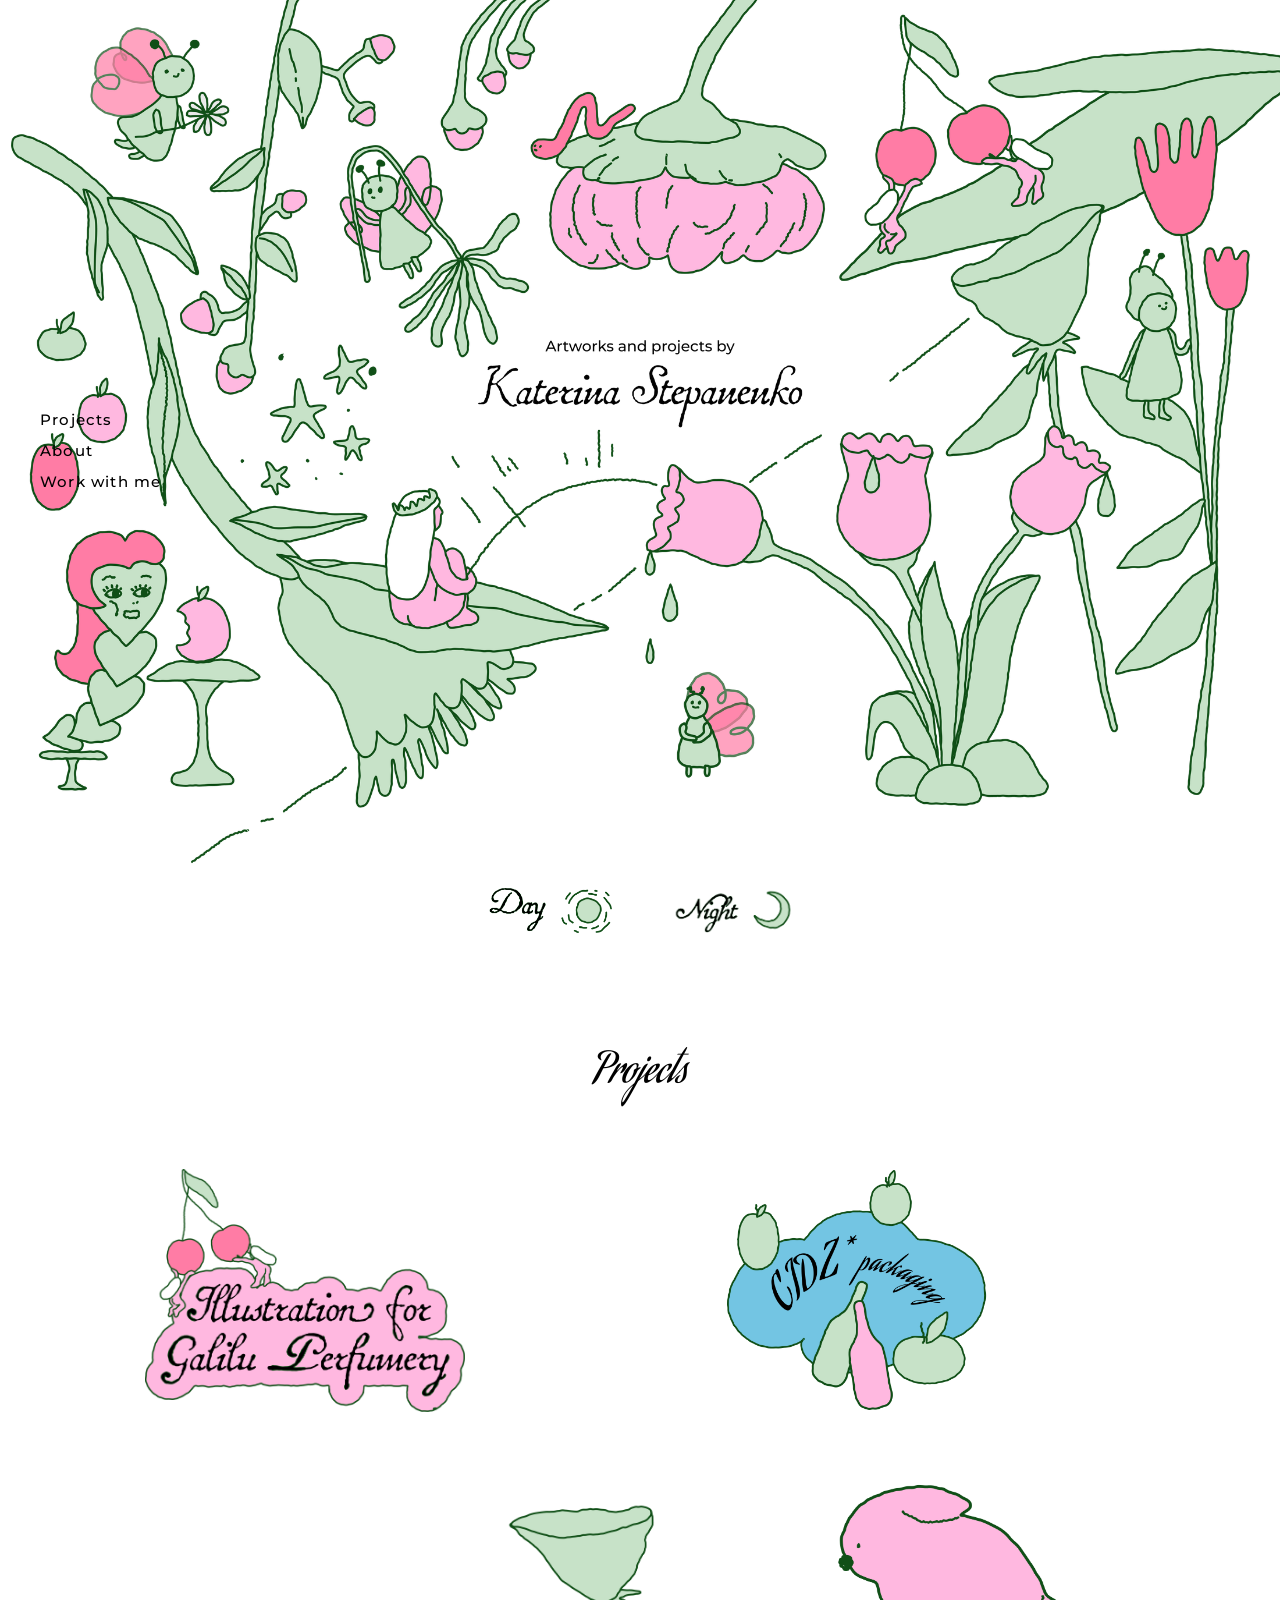
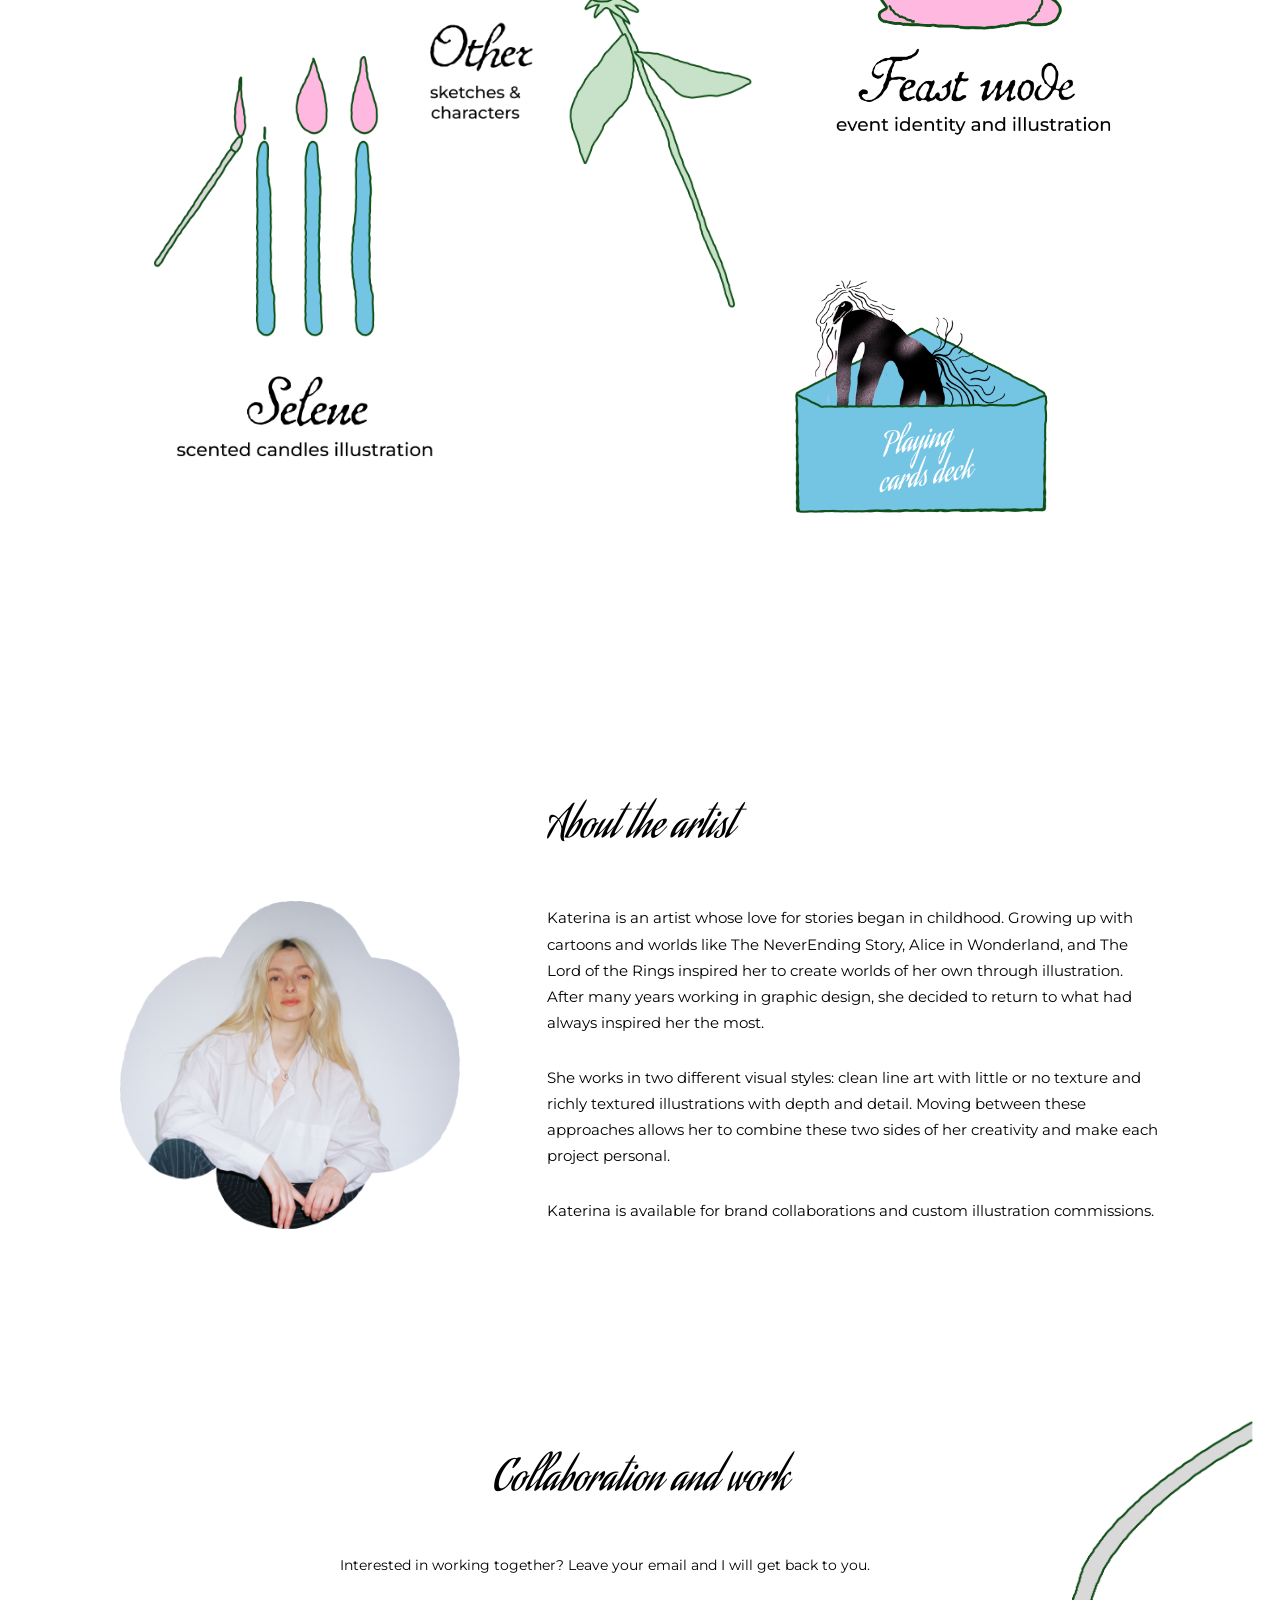
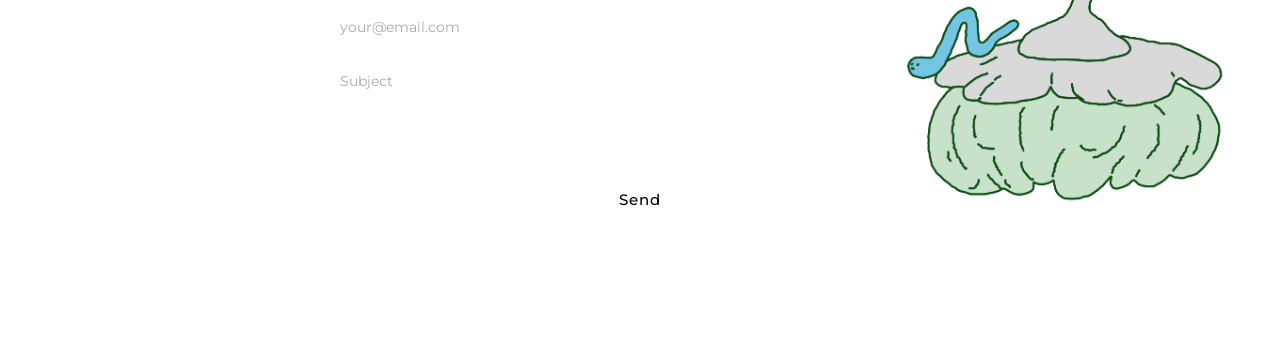
==== commit f4ac755e: "some design bugs" ====
--- a/index.html
+++ b/index.html
@@ -68,14 +68,15 @@
     <div class="collab__inner">
       <div class="collab__form-side">
         <p class="collab__text">Interested in working together? Leave your email and I will get back to you.</p>
-        <form class="collab__form" onsubmit="return false;">
+        <form class="collab__form" id="collabForm" action="https://formspree.io/f/xrewdbnv" method="POST">
           <div class="collab__row">
-            <input class="collab__input" type="email" placeholder="your@email.com">
+            <input class="collab__input" type="email" name="email" placeholder="your@email.com" required>
           </div>
           <div class="collab__row">
-            <textarea class="collab__input collab__textarea" placeholder="Subject" rows="4"></textarea>
+            <textarea class="collab__input collab__textarea" name="message" placeholder="Subject" rows="4" required></textarea>
           </div>
           <button class="collab__btn" type="submit">Send</button>
+          <p class="collab__status" id="collabStatus" style="display:none;"></p>
         </form>
       </div>
       <div class="collab__img-side">
@@ -123,21 +124,57 @@
       if(e.key==="ArrowRight") showImg(curIdx+1);
     });
 
-    Object.keys(galleries).forEach(function(cls){
-      document.querySelector("."+cls).addEventListener("click", function(e){
-        e.preventDefault();
-        openLightbox(galleries[cls], 0, cls);
-      });
-    });
-
     var cover = document.getElementById("cursor-cover");
+    function isMobile(){ return window.matchMedia("(max-width: 700px)").matches; }
+
     document.addEventListener("mousemove", function(e){
+      if (isMobile()) return;
+      cover.style.width = "220px";
+      cover.style.height = "auto";
       cover.style.left=(e.clientX+20)+"px";
       cover.style.top=(e.clientY-20)+"px";
     });
-    document.querySelectorAll(".proj[data-cover]").forEach(function(proj){
-      proj.addEventListener("mouseenter",function(){ cover.src=proj.dataset.cover; cover.style.display="block"; });
-      proj.addEventListener("mouseleave",function(){ cover.style.display="none"; });
+
+    var armedProj = null;
+
+    Object.keys(galleries).forEach(function(cls){
+      var proj = document.querySelector("."+cls);
+
+      proj.addEventListener("mouseenter",function(){
+        if (isMobile()) return;
+        cover.src=proj.dataset.cover; cover.style.width="220px"; cover.style.height="auto"; cover.style.display="block";
+      });
+      proj.addEventListener("mouseleave",function(){
+        if (isMobile()) return;
+        cover.style.display="none";
+      });
+
+      proj.addEventListener("click", function(e){
+        e.preventDefault();
+        if (isMobile()) {
+          if (armedProj !== proj) {
+            var r = proj.getBoundingClientRect();
+            cover.src = proj.dataset.cover;
+            cover.style.left = r.left + "px";
+            cover.style.top = r.top + "px";
+            cover.style.width = r.width + "px";
+            cover.style.height = "auto";
+            cover.style.display = "block";
+            armedProj = proj;
+            return;
+          }
+          cover.style.display = "none";
+          armedProj = null;
+        }
+        openLightbox(galleries[cls], 0, cls);
+      });
+    });
+
+    document.addEventListener("click", function(e){
+      if (isMobile() && armedProj && !e.target.closest(".proj[data-cover]")) {
+        cover.style.display = "none";
+        armedProj = null;
+      }
     });
 
     var isNight=false;
@@ -187,6 +224,32 @@
     }
     window.addEventListener("load", alignAboutText);
     window.addEventListener("resize", alignAboutText);
+
+    var collabForm = document.getElementById("collabForm");
+    var collabStatus = document.getElementById("collabStatus");
+    collabForm.addEventListener("submit", function(e){
+      e.preventDefault();
+      var btn = collabForm.querySelector(".collab__btn");
+      btn.disabled = true;
+      collabStatus.style.display = "block";
+      collabStatus.textContent = "Sending...";
+      fetch(collabForm.action, {
+        method: "POST",
+        body: new FormData(collabForm),
+        headers: { "Accept": "application/json" }
+      }).then(function(res){
+        if (res.ok) {
+          collabStatus.textContent = "Thank you! Your message has been sent.";
+          collabForm.reset();
+        } else {
+          collabStatus.textContent = "Something went wrong. Please try again or email me directly.";
+        }
+      }).catch(function(){
+        collabStatus.textContent = "Something went wrong. Please try again or email me directly.";
+      }).finally(function(){
+        btn.disabled = false;
+      });
+    });
   </script>
 </body>
 </html>
--- a/styles.css
+++ b/styles.css
@@ -4,7 +4,6 @@
   font-weight: 400; font-style: italic; font-display: swap;
 }
 *, *::before, *::after { margin:0; padding:0; box-sizing:border-box; }
-html { overflow-x:hidden; }
 body { background:#ffffff; color:#000000; overflow-x:hidden; -webkit-font-smoothing:antialiased; }
 img { display:block; max-width:100%; }
 
@@ -55,7 +54,7 @@
 .about__text:last-child { margin-bottom:0; }
 
 /* COLLAB */
-.collab { position:relative; padding:100px 120px 120px; display:flex; flex-direction:column; align-items:center; }
+.collab { position:relative; overflow-x:hidden; padding:100px 120px 120px; display:flex; flex-direction:column; align-items:center; }
 .collab__img-side { position:absolute; right:-20px; bottom:120px; width:440px; height:420px; pointer-events:none; }
 .collab__img-side img { width:100%; height:100%; object-fit:contain; object-position:center; display:block; }
 .collab__title { font-family:'Aguafina Script',cursive; font-style:normal; font-size:42px; font-weight:400; color:#000; margin-bottom:40px; text-align:center; }
@@ -67,21 +66,19 @@
 .collab__textarea { resize:none; min-height:100px; }
 .collab__input::placeholder,.collab__textarea::placeholder { color:#aaa; }
 body.night-mode .collab__input::placeholder,body.night-mode .collab__textarea::placeholder { color:#A0F8FF; }
-.collab__btn { font-family:'Montserrat',sans-serif; font-size:15px; font-weight:500; letter-spacing:0.08em; background:transparent; border:none; padding:12px 40px; cursor:pointer; color:#000; align-self:center; margin-top:10px; }
+.collab__btn { font-family:'Montserrat',sans-serif; font-size:15px; font-weight:500; letter-spacing:0.08em; background:transparent; border:none; padding:12px 40px; cursor:pointer; color:#000; align-self:center; margin-top:-6px; }
 .collab__btn:hover { opacity:0.6; }
+.collab__btn:disabled { opacity:0.4; cursor:default; }
+.collab__status { font-family:'Montserrat',sans-serif; font-size:13px; color:#000; text-align:center; margin-top:14px; }
 
 
 /* ======= MOBILE ======= */
 @media (max-width: 700px) {
-  /* no hover on touch screens: never show the cursor-following cover */
-  #cursor-cover { display:none !important; }
-
   .daynight-toggle { gap:20px !important; padding:10px 0 4px !important; }
   .daynight-btn { height:36px !important; }
-  /* nav: horizontal bar on top */
-  .site-nav { left:0; right:0; top:0; transform:none; flex-direction:row; justify-content:center; gap:22px; padding:14px 10px; background:rgba(255,255,255,0.92); -webkit-backdrop-filter:blur(6px); backdrop-filter:blur(6px); }
-  body.night-mode .site-nav { background:rgba(115,197,227,0.92); }
-  .site-nav__link { font-size:13px; }
+  /* nav: same left/vertical layout as desktop, just smaller */
+  .site-nav { left:16px; gap:10px; }
+  .site-nav__link { font-size:12px; }
 
   /* section titles */
   .projects__title, .about__title, .collab__title { font-size:34px; }
@@ -89,6 +86,8 @@
   /* projects: single column instead of absolute grid */
   .projects { padding:60px 0 60px; }
   .projects__grid { height:auto; max-width:none; display:flex; flex-direction:column; align-items:center; gap:56px; padding:0 24px; }
+  .projects__grid .proj:nth-child(odd)  { align-self:flex-start; margin-left:12%; }
+  .projects__grid .proj:nth-child(even) { align-self:flex-end;   margin-right:12%; }
   .proj { position:static; transform:none; width:auto; height:auto; max-width:150px; max-height:150px; }
   .proj img { width:auto; height:auto; max-width:150px; max-height:150px; object-fit:contain; }
   .proj--4 { max-width:210px; max-height:210px; }
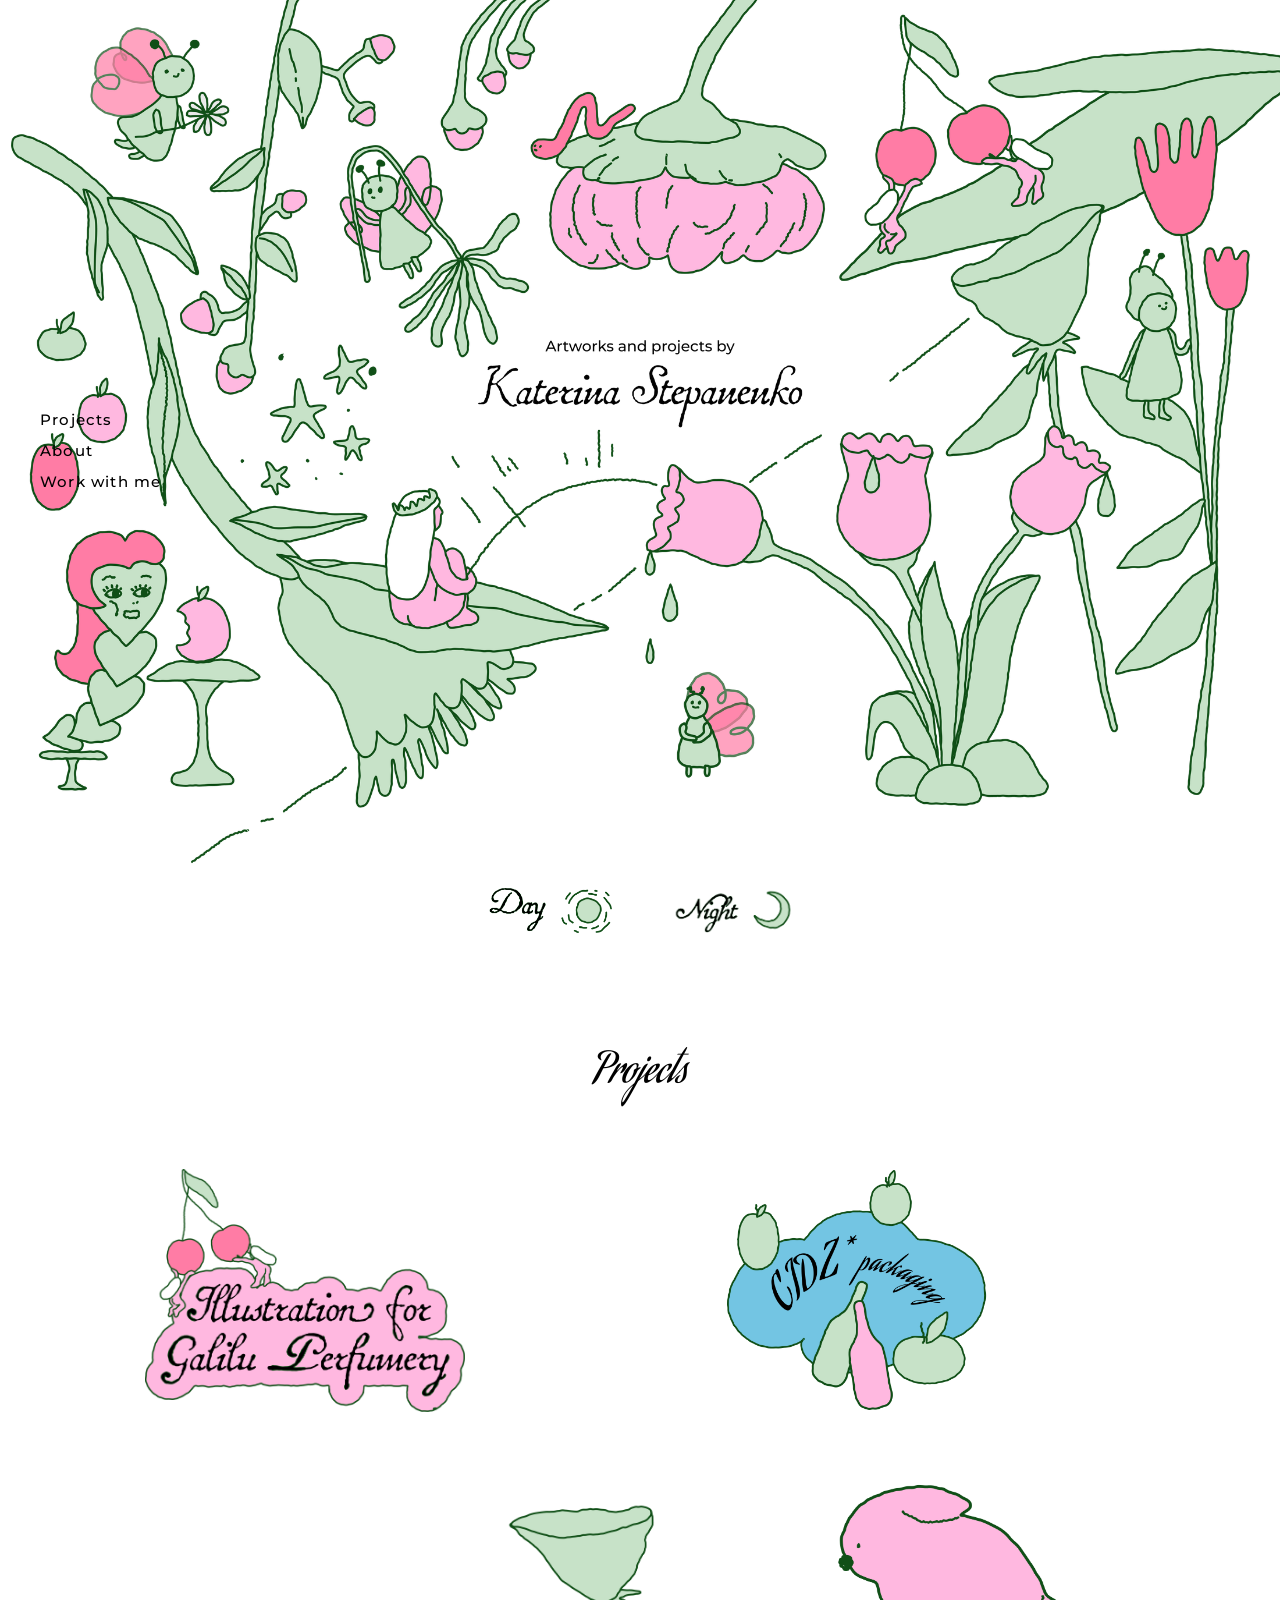
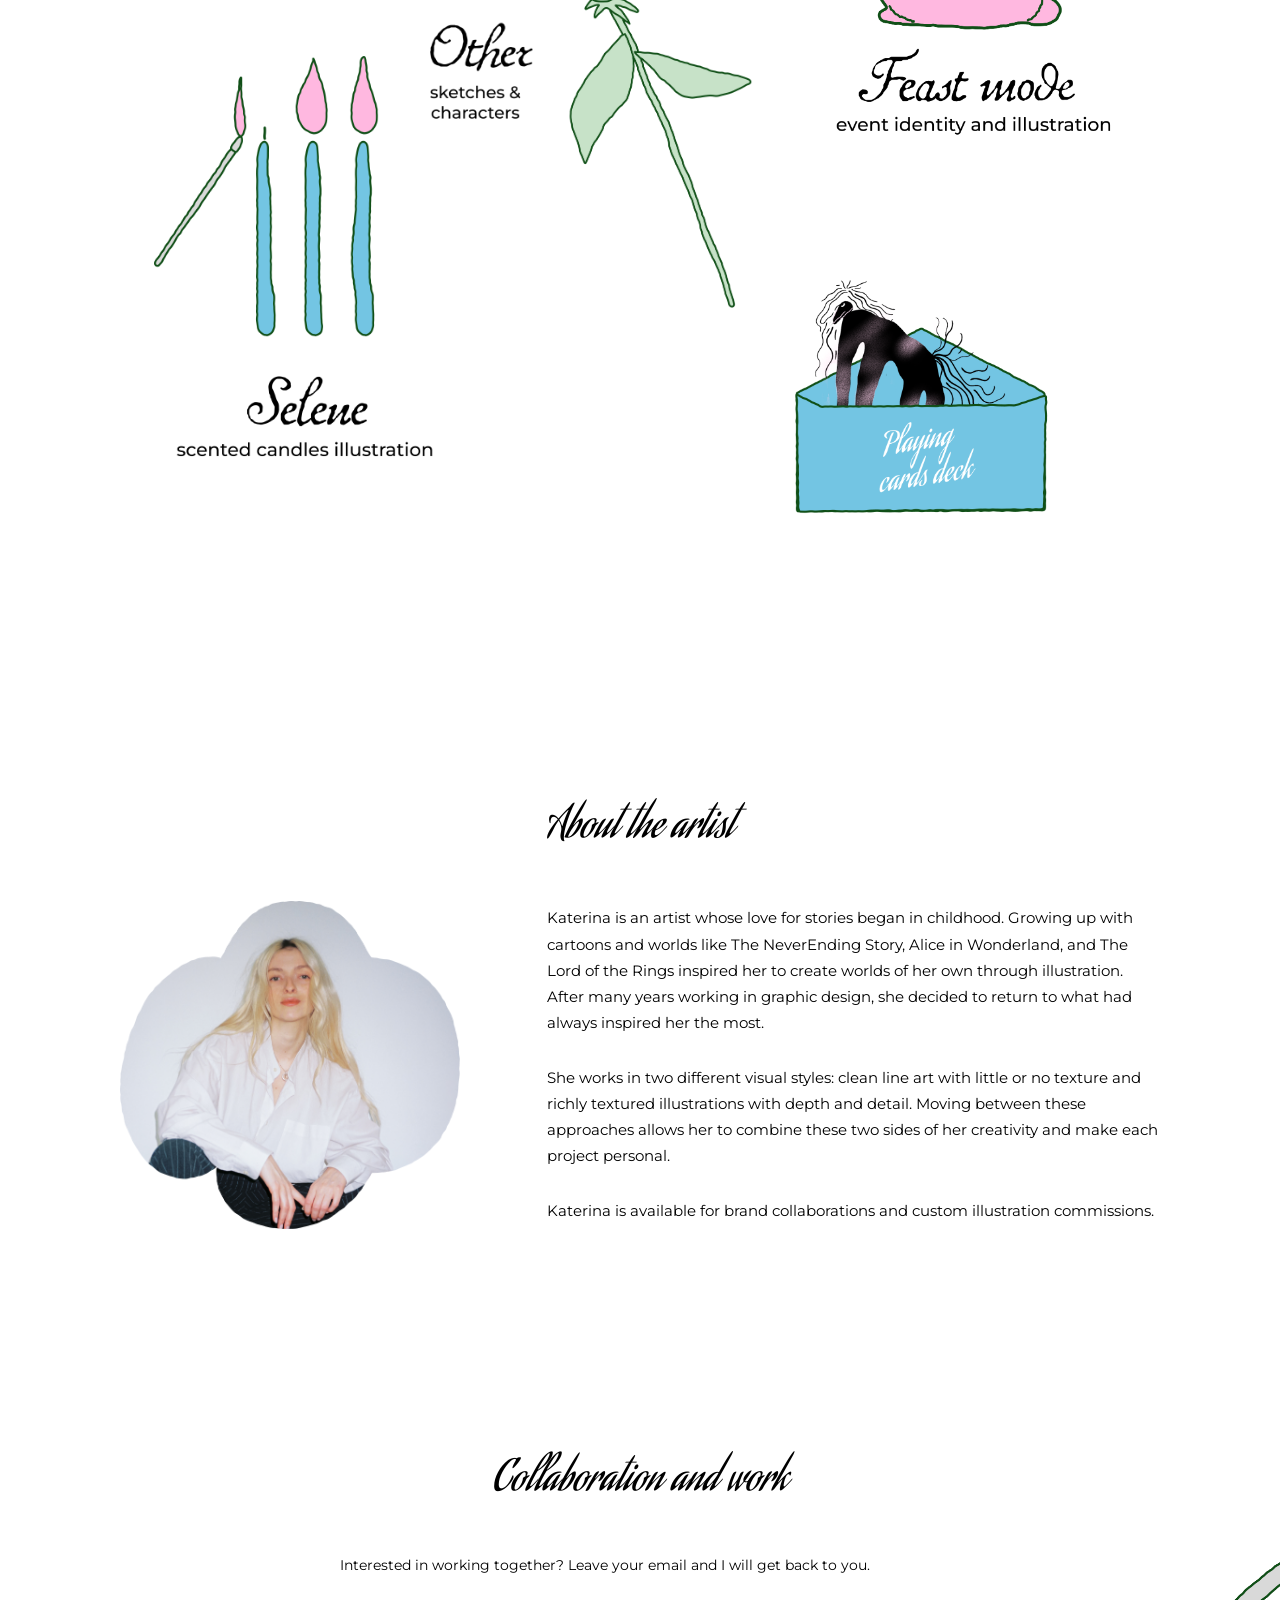
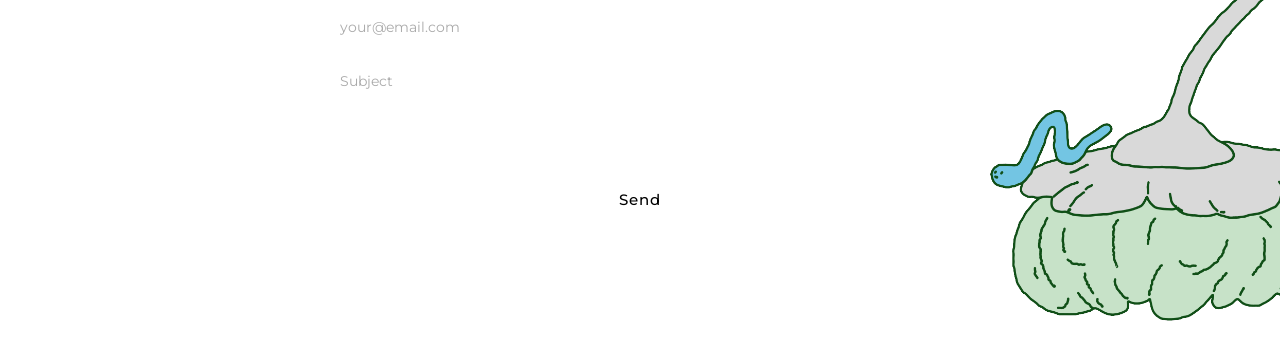
==== commit b588f9bc: "images fixing" ====
--- a/index.html
+++ b/index.html
@@ -107,6 +107,7 @@
       lbImg.src = curImages[curIdx];
       lightbox.className = "lightbox" + (cls==="proj--3"?" lightbox--blue":cls==="proj--4"?" lightbox--dark":cls==="proj--6"?" lightbox--pink":"");
       lightbox.style.display = "flex";
+      images.forEach(function(src){ new Image().src = src; });
     }
     function closeLightbox() { lightbox.style.display = "none"; }
     function showImg(i) { curIdx=(i+curImages.length)%curImages.length; lbImg.src=curImages[curIdx]; }
@@ -124,57 +125,22 @@
       if(e.key==="ArrowRight") showImg(curIdx+1);
     });
 
+    Object.keys(galleries).forEach(function(cls){
+      document.querySelector("."+cls).addEventListener("click", function(e){
+        e.preventDefault();
+        openLightbox(galleries[cls], 0, cls);
+      });
+    });
+
     var cover = document.getElementById("cursor-cover");
-    function isMobile(){ return window.matchMedia("(max-width: 700px)").matches; }
-
     document.addEventListener("mousemove", function(e){
-      if (isMobile()) return;
-      cover.style.width = "220px";
-      cover.style.height = "auto";
+      if (lightbox.style.display === "flex") return;
       cover.style.left=(e.clientX+20)+"px";
       cover.style.top=(e.clientY-20)+"px";
     });
-
-    var armedProj = null;
-
-    Object.keys(galleries).forEach(function(cls){
-      var proj = document.querySelector("."+cls);
-
-      proj.addEventListener("mouseenter",function(){
-        if (isMobile()) return;
-        cover.src=proj.dataset.cover; cover.style.width="220px"; cover.style.height="auto"; cover.style.display="block";
-      });
-      proj.addEventListener("mouseleave",function(){
-        if (isMobile()) return;
-        cover.style.display="none";
-      });
-
-      proj.addEventListener("click", function(e){
-        e.preventDefault();
-        if (isMobile()) {
-          if (armedProj !== proj) {
-            var r = proj.getBoundingClientRect();
-            cover.src = proj.dataset.cover;
-            cover.style.left = r.left + "px";
-            cover.style.top = r.top + "px";
-            cover.style.width = r.width + "px";
-            cover.style.height = "auto";
-            cover.style.display = "block";
-            armedProj = proj;
-            return;
-          }
-          cover.style.display = "none";
-          armedProj = null;
-        }
-        openLightbox(galleries[cls], 0, cls);
-      });
-    });
-
-    document.addEventListener("click", function(e){
-      if (isMobile() && armedProj && !e.target.closest(".proj[data-cover]")) {
-        cover.style.display = "none";
-        armedProj = null;
-      }
+    document.querySelectorAll(".proj[data-cover]").forEach(function(proj){
+      proj.addEventListener("mouseenter",function(){ cover.src=proj.dataset.cover; cover.style.display="block"; });
+      proj.addEventListener("mouseleave",function(){ cover.style.display="none"; });
     });
 
     var isNight=false;
--- a/styles.css
+++ b/styles.css
@@ -30,17 +30,17 @@
 .proj--6 { right:10%; top:720px; width:320px; height:310px; }
 
 /* LIGHTBOX */
-.lightbox { position:fixed; top:0; left:0; width:100%; height:100%; z-index:99999; display:flex; align-items:center; justify-content:center; background:rgba(255,255,255,0.3); backdrop-filter:blur(9px); -webkit-backdrop-filter:blur(9px); }
+.lightbox { position:fixed; top:0; left:0; width:100%; height:100%; z-index:99999; display:flex; align-items:center; justify-content:center; background:rgba(255,255,255,0.3); backdrop-filter:blur(9px); -webkit-backdrop-filter:blur(9px); will-change:backdrop-filter; }
 .lightbox--blue { background:rgba(115,197,227,0.5); }
 .lightbox--dark { background:rgba(35,46,69,0.55); }
 .lightbox--pink { background:rgba(255,0,149,0.35); }
-.lightbox__close { position:fixed; top:22px; right:28px; background:none; border:none; cursor:pointer; font-size:26px; font-weight:200; color:#000; z-index:100000; line-height:1; }
+.lightbox__close { position:fixed; top:22px; right:28px; background:none; border:none; cursor:pointer; font-size:26px; font-weight:200; color:#000; z-index:100000; line-height:1; touch-action:manipulation; transform:translateZ(0); }
 .lightbox__close:hover { opacity:0.5; }
 .lightbox--dark .lightbox__close { color:#fff; }
-.lightbox__arrow { background:none; border:none; cursor:pointer; font-size:30px; font-weight:200; color:#000; padding:0 28px; line-height:1; user-select:none; flex-shrink:0; }
+.lightbox__arrow { background:none; border:none; cursor:pointer; font-size:30px; font-weight:200; color:#000; padding:0 28px; line-height:1; user-select:none; flex-shrink:0; touch-action:manipulation; transform:translateZ(0); }
 .lightbox__arrow:hover { opacity:0.5; }
 .lightbox--dark .lightbox__arrow { color:#fff; }
-.lightbox__stage { flex:1; height:100%; min-width:0; display:flex; align-items:center; justify-content:center; cursor:pointer; }
+.lightbox__stage { flex:1; height:100%; min-width:0; display:flex; align-items:center; justify-content:center; cursor:pointer; touch-action:manipulation; transform:translateZ(0); }
 .lightbox__img { max-width:75vw; max-height:85vh; object-fit:contain; display:block; pointer-events:none; }
 
 /* ABOUT */
@@ -54,8 +54,8 @@
 .about__text:last-child { margin-bottom:0; }
 
 /* COLLAB */
-.collab { position:relative; overflow-x:hidden; padding:100px 120px 120px; display:flex; flex-direction:column; align-items:center; }
-.collab__img-side { position:absolute; right:-20px; bottom:120px; width:440px; height:420px; pointer-events:none; }
+.collab { position:relative; overflow-x:hidden; overflow-y:visible; padding:100px 120px 120px; display:flex; flex-direction:column; align-items:center; }
+.collab__img-side { position:absolute; right:-90px; bottom:20px; width:480px; height:459px; pointer-events:none; }
 .collab__img-side img { width:100%; height:100%; object-fit:contain; object-position:center; display:block; }
 .collab__title { font-family:'Aguafina Script',cursive; font-style:normal; font-size:42px; font-weight:400; color:#000; margin-bottom:40px; text-align:center; }
 .collab__inner { max-width:600px; width:100%; }
@@ -74,6 +74,9 @@
 
 /* ======= MOBILE ======= */
 @media (max-width: 700px) {
+  /* no hover/tap-preview on touch screens: never show the cursor-following cover */
+  #cursor-cover { display:none !important; }
+
   .daynight-toggle { gap:20px !important; padding:10px 0 4px !important; }
   .daynight-btn { height:36px !important; }
   /* nav: same left/vertical layout as desktop, just smaller */
